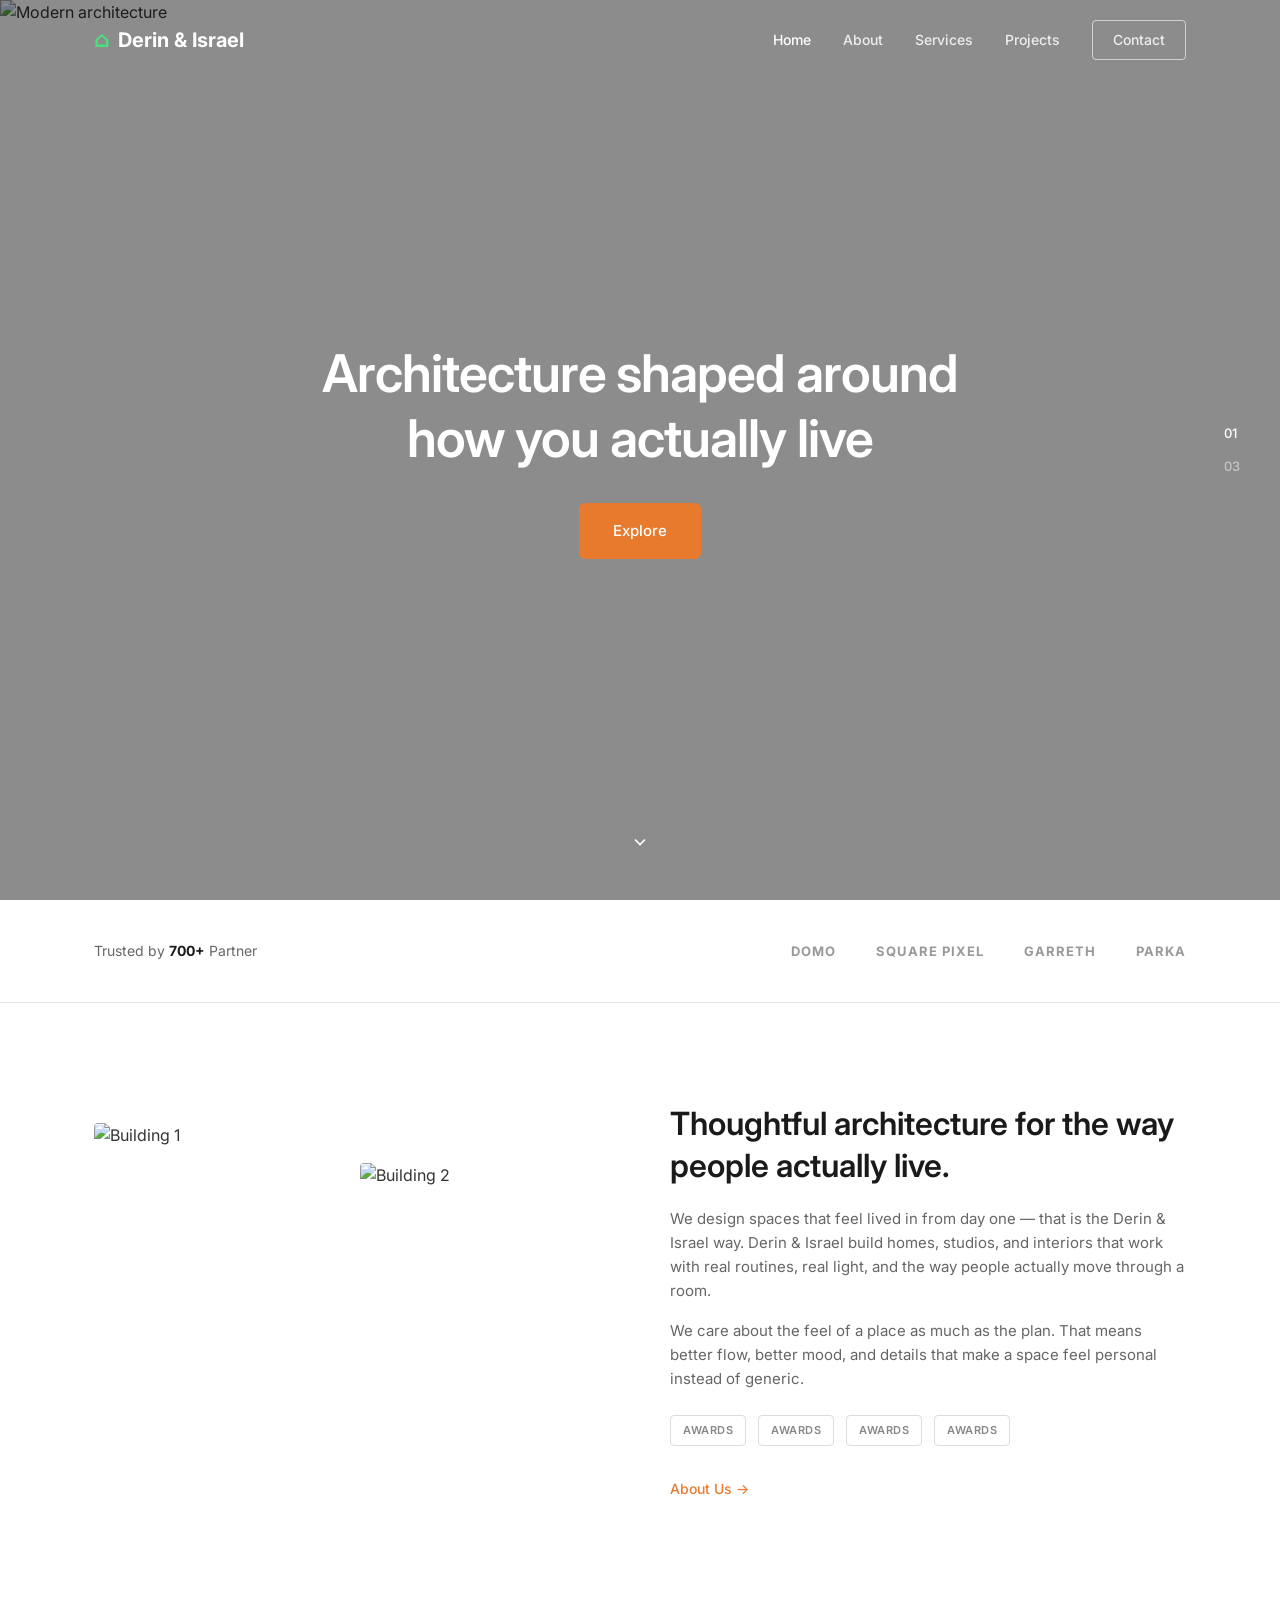
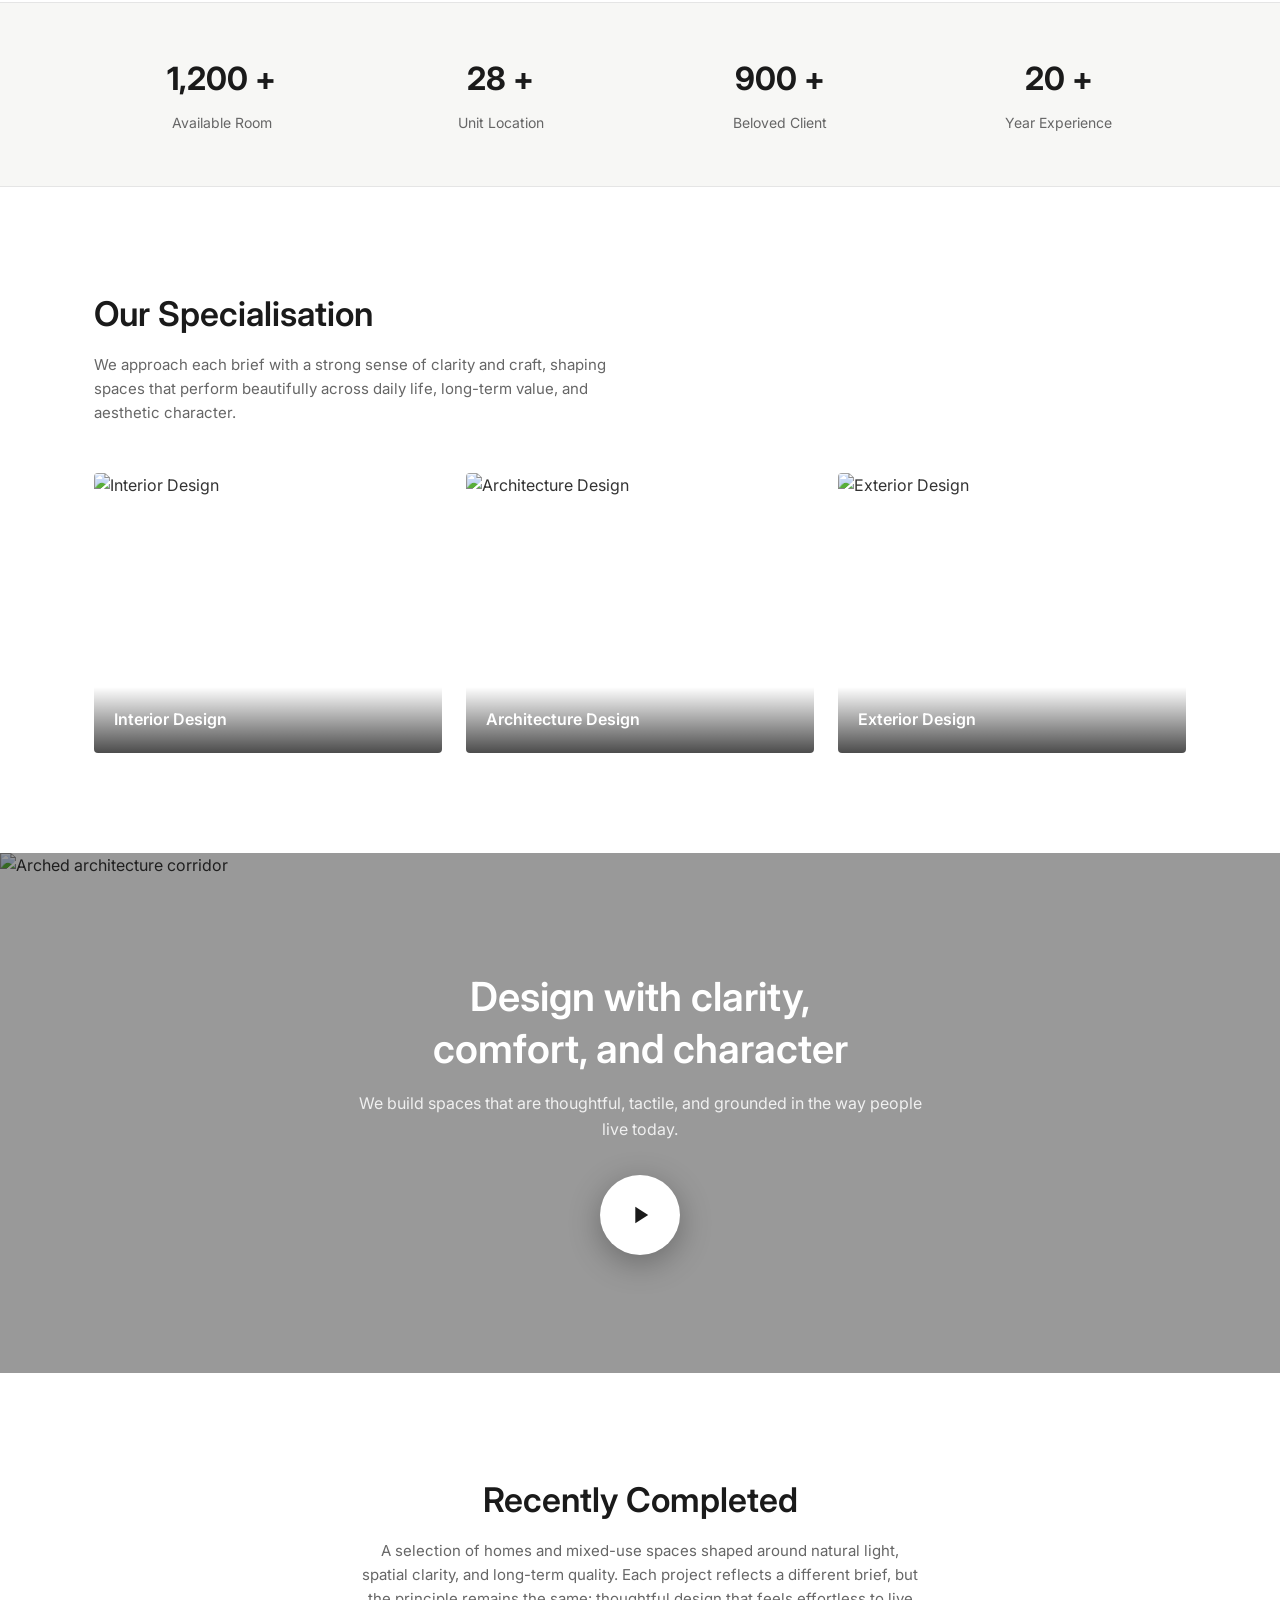
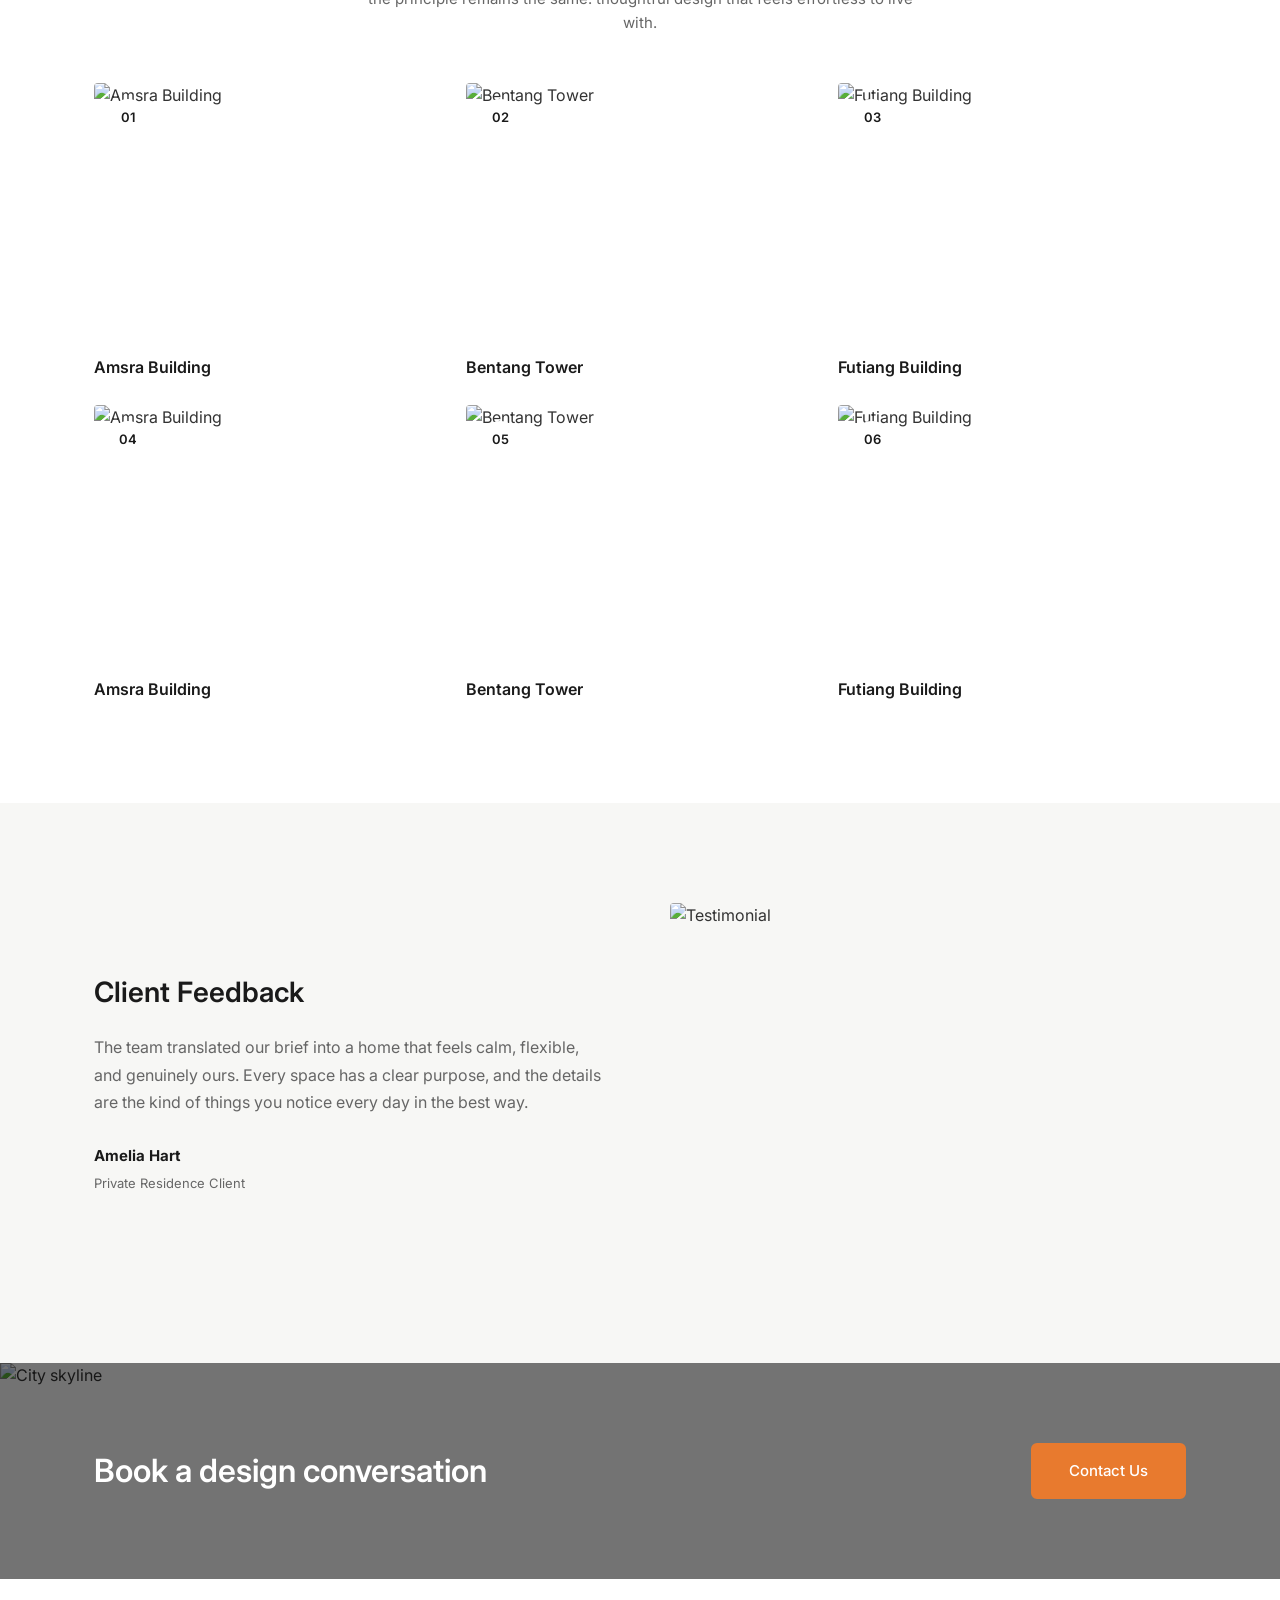
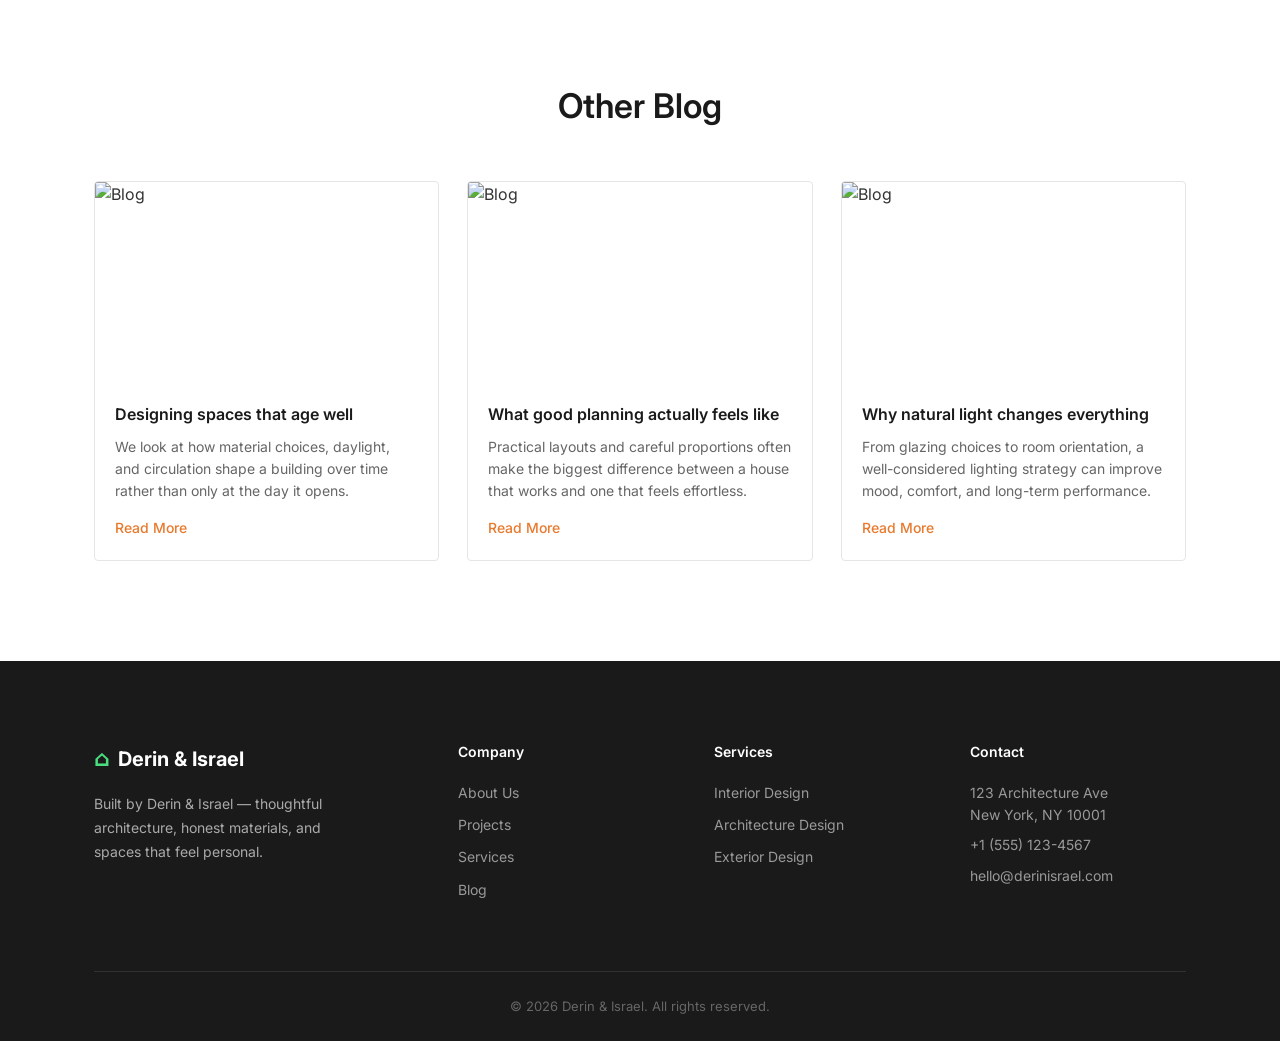
==== index.html @ 395eb99a "Add Project page + updated styles" ====
<!DOCTYPE html>
<html lang="en">
<head>
  <meta charset="UTF-8">
  <meta name="viewport" content="width=device-width, initial-scale=1.0">
  <title>Derin & Israel | Architecture Studio</title>
  <link rel="stylesheet" href="styles.css">
  <link rel="preconnect" href="https://fonts.googleapis.com">
  <link rel="preconnect" href="https://fonts.gstatic.com" crossorigin>
  <link href="https://fonts.googleapis.com/css2?family=Inter:wght@300;400;500;600;700&display=swap" rel="stylesheet">
</head>
<body>

  
  <header class="header">
    <div class="container header-inner">
      <a href="index.html" class="logo">
        <span class="logo-icon">⌂</span> Derin & Israel
      </a>
      <nav class="nav">
        <a href="index.html" class="nav-link active">Home</a>
        <a href="about.html" class="nav-link">About</a>
        <a href="services.html" class="nav-link">Services</a>
        <a href="projects.html" class="nav-link">Projects</a>
        <a href="contact.html" class="nav-link nav-contact">Contact</a>
      </nav>
      <button class="mobile-menu-btn" aria-label="Toggle menu">
        <span></span><span></span><span></span>
      </button>
    </div>
  </header>

  
  <section class="hero">
    <div class="hero-bg">
      <img src="https://images.unsplash.com/photo-1487958449943-2429e8be8625?w=1600&q=80" alt="Modern architecture">
    </div>
    <div class="hero-overlay"></div>
    <div class="hero-content">
      <h1>Architecture shaped around<br>how you actually live</h1>
      <a href="#about" class="btn btn-orange">Explore</a>
    </div>
    <div class="hero-indicators">
      <span class="active">01</span>
      <span>03</span>
    </div>
    <a href="#partners" class="scroll-down" aria-label="Scroll down">
      <svg width="20" height="20" viewBox="0 0 24 24" fill="none" stroke="currentColor" stroke-width="2">
        <path d="M6 9l6 6 6-6"/>
      </svg>
    </a>
  </section>

  
  <section class="partners" id="partners">
    <div class="container partners-inner">
      <p class="partners-label">Trusted by <strong>700+</strong> Partner</p>
      <div class="partner-logos">
        <span class="partner-logo">DOMO</span>
        <span class="partner-logo">SQUARE PIXEL</span>
        <span class="partner-logo">GARRETH</span>
        <span class="partner-logo">PARKA</span>
      </div>
    </div>
  </section>

  
  <section class="about" id="about">
    <div class="container about-inner">
      <div class="about-images">
        <div class="about-img about-img-1">
          <img src="https://images.unsplash.com/photo-1600585154340-be6161a56a0c?w=500&q=80" alt="Building 1">
        </div>
        <div class="about-img about-img-2">
          <img src="https://images.unsplash.com/photo-1600607687939-ce8a6c25118c?w=500&q=80" alt="Building 2">
        </div>
      </div>
      <div class="about-content">
        <h2>Thoughtful architecture for the way people actually live.</h2>
        <p>
          We design spaces that feel lived in from day one — that is the Derin & Israel way. Derin & Israel build homes, studios, and interiors that work with real routines, real light, and the way people actually move through a room.
        </p>
        <p>
          We care about the feel of a place as much as the plan. That means better flow, better mood, and details that make a space feel personal instead of generic.
        </p>
        <div class="awards">
          <span class="award-badge">AWARDS</span>
          <span class="award-badge">AWARDS</span>
          <span class="award-badge">AWARDS</span>
          <span class="award-badge">AWARDS</span>
        </div>
        <a href="about.html" class="about-link">About Us →</a>
      </div>
    </div>
  </section>

  
  <section class="stats">
    <div class="container stats-grid">
      <div class="stat-item">
        <span class="stat-number">1,200 +</span>
        <span class="stat-label">Available Room</span>
      </div>
      <div class="stat-item">
        <span class="stat-number">28 +</span>
        <span class="stat-label">Unit Location</span>
      </div>
      <div class="stat-item">
        <span class="stat-number">900 +</span>
        <span class="stat-label">Beloved Client</span>
      </div>
      <div class="stat-item">
        <span class="stat-number">20 +</span>
        <span class="stat-label">Year Experience</span>
      </div>
    </div>
  </section>

  
  <section class="specialization">
    <div class="container">
      <div class="section-header left">
        <h2>Our Specialisation</h2>
        <p>
          We approach each brief with a strong sense of clarity and craft, shaping spaces that perform beautifully across daily life, long-term value, and aesthetic character.
        </p>
      </div>
      <div class="spec-grid">
        <div class="spec-card">
          <div class="spec-image">
            <img src="https://images.unsplash.com/photo-1600566753190-17f0baa2a6c3?w=600&q=80" alt="Interior Design">
          </div>
          <h3>Interior Design</h3>
        </div>
        <div class="spec-card">
          <div class="spec-image">
            <img src="https://images.unsplash.com/photo-1487958449943-2429e8be8625?w=600&q=80" alt="Architecture Design">
          </div>
          <h3>Architecture Design</h3>
        </div>
        <div class="spec-card">
          <div class="spec-image">
            <img src="https://images.unsplash.com/photo-1600585154526-990dced4db0d?w=600&q=80" alt="Exterior Design">
          </div>
          <h3>Exterior Design</h3>
        </div>
      </div>
    </div>
  </section>

  
  <section class="feature">
    <div class="feature-bg">
      <img src="https://images.unsplash.com/photo-1545324418-cc1a3fa10c00?w=1600&q=80" alt="Arched architecture corridor">
    </div>
    <div class="feature-overlay"></div>
    <div class="feature-content">
      <h2>Design with clarity,<br>comfort, and character</h2>
      <p>We build spaces that are thoughtful, tactile, and grounded in the way people live today.</p>
      <button class="play-btn" aria-label="Play video">
        <svg width="28" height="28" viewBox="0 0 24 24" fill="currentColor"><path d="M8 5v14l11-7z"/></svg>
      </button>
    </div>
  </section>

  
  <section class="properties">
    <div class="container">
      <div class="section-header">
        <h2>Recently Completed</h2>
        <p>
          A selection of homes and mixed-use spaces shaped around natural light, spatial clarity, and long-term quality. Each project reflects a different brief, but the principle remains the same: thoughtful design that feels effortless to live with.
        </p>
      </div>
      <div class="properties-grid">
        <article class="property-card">
          <div class="property-image">
            <img src="https://images.unsplash.com/photo-1600585154340-be6161a56a0c?w=500&q=80" alt="Amsra Building">
            <span class="property-number">01</span>
          </div>
          <h3>Amsra Building</h3>
        </article>
        <article class="property-card">
          <div class="property-image">
            <img src="https://images.unsplash.com/photo-1600607687939-ce8a6c25118c?w=500&q=80" alt="Bentang Tower">
            <span class="property-number">02</span>
          </div>
          <h3>Bentang Tower</h3>
        </article>
        <article class="property-card">
          <div class="property-image">
            <img src="https://images.unsplash.com/photo-1600566753086-00f18fb6b3ea?w=500&q=80" alt="Futiang Building">
            <span class="property-number">03</span>
          </div>
          <h3>Futiang Building</h3>
        </article>
        <article class="property-card">
          <div class="property-image">
            <img src="https://images.unsplash.com/photo-1600210492486-724fe5c67fb0?w=500&q=80" alt="Amsra Building">
            <span class="property-number">04</span>
          </div>
          <h3>Amsra Building</h3>
        </article>
        <article class="property-card">
          <div class="property-image">
            <img src="https://images.unsplash.com/photo-1600585154526-990dced4db0d?w=500&q=80" alt="Bentang Tower">
            <span class="property-number">05</span>
          </div>
          <h3>Bentang Tower</h3>
        </article>
        <article class="property-card">
          <div class="property-image">
            <img src="https://images.unsplash.com/photo-1487958449943-2429e8be8625?w=500&q=80" alt="Futiang Building">
            <span class="property-number">06</span>
          </div>
          <h3>Futiang Building</h3>
        </article>
      </div>
    </div>
  </section>

  
  <section class="testimonial">
    <div class="container testimonial-inner">
      <div class="testimonial-content">
        <h2>Client Feedback</h2>
        <p class="testimonial-text">
          The team translated our brief into a home that feels calm, flexible, and genuinely ours. Every space has a clear purpose, and the details are the kind of things you notice every day in the best way.
        </p>
        <div class="testimonial-author">
          <strong>Amelia Hart</strong>
          <span>Private Residence Client</span>
        </div>
      </div>
      <div class="testimonial-image">
        <img src="https://images.unsplash.com/photo-1600585154340-be6161a56a0c?w=600&q=80" alt="Testimonial">
      </div>
    </div>
  </section>

  
  <section class="cta">
    <div class="cta-bg">
      <img src="https://images.unsplash.com/photo-1486325212027-8081c545aebf?w=1600&q=80" alt="City skyline">
    </div>
    <div class="cta-overlay"></div>
    <div class="container cta-inner">
      <h2>Book a design conversation</h2>
      <a href="contact.html" class="btn btn-orange">Contact Us</a>
    </div>
  </section>

  
  <section class="blog">
    <div class="container">
      <div class="section-header">
        <h2>Other Blog</h2>
      </div>
      <div class="blog-grid">
        <article class="blog-card">
          <div class="blog-image">
            <img src="https://images.unsplash.com/photo-1487958449943-2429e8be8625?w=500&q=80" alt="Blog">
          </div>
          <div class="blog-content">
            <h3>Designing spaces that age well</h3>
            <p>We look at how material choices, daylight, and circulation shape a building over time rather than only at the day it opens.</p>
            <a href="blog.html" class="blog-link">Read More</a>
          </div>
        </article>
        <article class="blog-card">
          <div class="blog-image">
            <img src="https://images.unsplash.com/photo-1600607687939-ce8a6c25118c?w=500&q=80" alt="Blog">
          </div>
          <div class="blog-content">
            <h3>What good planning actually feels like</h3>
            <p>Practical layouts and careful proportions often make the biggest difference between a house that works and one that feels effortless.</p>
            <a href="blog.html" class="blog-link">Read More</a>
          </div>
        </article>
        <article class="blog-card">
          <div class="blog-image">
            <img src="https://images.unsplash.com/photo-1497366216548-37526070297c?w=500&q=80" alt="Blog">
          </div>
          <div class="blog-content">
            <h3>Why natural light changes everything</h3>
            <p>From glazing choices to room orientation, a well-considered lighting strategy can improve mood, comfort, and long-term performance.</p>
            <a href="blog.html" class="blog-link">Read More</a>
          </div>
        </article>
      </div>
    </div>
  </section>

  
  <footer class="footer">
    <div class="container">
      <div class="footer-grid">
        <div class="footer-brand">
          <a href="index.html" class="logo">
            <span class="logo-icon">⌂</span> Derin & Israel
          </a>
          <p>Built by Derin & Israel — thoughtful architecture, honest materials, and spaces that feel personal.</p>
        </div>
        <div class="footer-links">
          <h4>Company</h4>
          <a href="about.html">About Us</a>
          <a href="projects.html">Projects</a>
          <a href="services.html">Services</a>
          <a href="blog.html">Blog</a>
        </div>
        <div class="footer-links">
          <h4>Services</h4>
          <a href="services.html">Interior Design</a>
          <a href="services.html">Architecture Design</a>
          <a href="services.html">Exterior Design</a>
        </div>
        <div class="footer-links">
          <h4>Contact</h4>
          <p>123 Architecture Ave<br>New York, NY 10001</p>
          <p>+1 (555) 123-4567</p>
          <p>hello@derinisrael.com</p>
        </div>
      </div>
      <div class="footer-bottom">
        <p>&copy; 2026 Derin & Israel. All rights reserved.</p>
      </div>
    </div>
  </footer>

  <script src="script.js"></script>
</body>
</html>
---- styles.css ----
*, *::before, *::after {
  margin: 0;
  padding: 0;
  box-sizing: border-box;
}

:root {
  --orange: #e87a2e;
  --orange-dark: #d46a20;
  --green: #2d6a4f;
  --dark: #1a1a1a;
  --text: #333;
  --text-light: #666;
  --bg: #fff;
  --bg-alt: #f7f7f5;
  --border: #e5e5e5;
  --font: 'Inter', system-ui, -apple-system, sans-serif;
  --container: 1140px;
  --radius: 6px;
  --transition: 0.25s ease;
}

html { scroll-behavior: smooth; }

body {
  font-family: var(--font);
  color: var(--text);
  background: var(--bg);
  line-height: 1.6;
  -webkit-font-smoothing: antialiased;
}

img { max-width: 100%; height: auto; display: block; }
a { text-decoration: none; color: inherit; }

.container {
  max-width: var(--container);
  margin: 0 auto;
  padding: 0 24px;
}


.btn {
  display: inline-flex;
  align-items: center;
  justify-content: center;
  padding: 14px 32px;
  font-size: 15px;
  font-weight: 500;
  border-radius: var(--radius);
  border: 2px solid transparent;
  cursor: pointer;
  transition: all var(--transition);
}

.btn-orange {
  background: var(--orange);
  color: #fff;
  border-color: var(--orange);
}

.btn-orange:hover {
  background: var(--orange-dark);
  border-color: var(--orange-dark);
}


.header {
  position: absolute;
  top: 0; left: 0; right: 0;
  z-index: 100;
  background: transparent;
}

.header-inner {
  display: flex;
  align-items: center;
  justify-content: space-between;
  height: 80px;
}

.logo {
  display: flex;
  align-items: center;
  gap: 8px;
  font-weight: 700;
  font-size: 20px;
  color: #fff;
}

.logo-icon { color: #4ade80; font-size: 22px; }

.nav {
  display: flex;
  align-items: center;
  gap: 32px;
}

.nav-link {
  font-size: 14px;
  font-weight: 500;
  color: rgba(255, 255, 255, 0.85);
  transition: color var(--transition);
}

.nav-link:hover,
.nav-link.active { color: #fff; }

.nav-contact {
  border: 1.5px solid rgba(255, 255, 255, 0.6);
  padding: 8px 20px;
  border-radius: 4px;
}

.nav-contact:hover {
  border-color: #fff;
  background: rgba(255, 255, 255, 0.1);
}

.mobile-menu-btn {
  display: none;
  flex-direction: column;
  gap: 5px;
  background: none;
  border: none;
  cursor: pointer;
  padding: 4px;
}

.mobile-menu-btn span {
  display: block;
  width: 24px;
  height: 2px;
  background: #fff;
  transition: var(--transition);
}


.hero {
  position: relative;
  height: 100vh;
  min-height: 600px;
  display: flex;
  align-items: center;
  justify-content: center;
  overflow: hidden;
}

.hero-bg { position: absolute; inset: 0; }
.hero-bg img { width: 100%; height: 100%; object-fit: cover; }

.hero-overlay {
  position: absolute;
  inset: 0;
  background: rgba(0, 0, 0, 0.45);
}

.hero-content {
  position: relative;
  z-index: 2;
  text-align: center;
  color: #fff;
  padding: 0 24px;
}

.hero-content h1 {
  font-size: clamp(32px, 5vw, 52px);
  font-weight: 600;
  line-height: 1.25;
  margin-bottom: 32px;
  letter-spacing: -0.02em;
}

.hero-indicators {
  position: absolute;
  right: 40px;
  top: 50%;
  transform: translateY(-50%);
  display: flex;
  flex-direction: column;
  gap: 12px;
  z-index: 2;
  color: rgba(255, 255, 255, 0.5);
  font-size: 13px;
  font-weight: 500;
}

.hero-indicators .active { color: #fff; }

.scroll-down {
  position: absolute;
  bottom: 40px;
  left: 50%;
  transform: translateX(-50%);
  z-index: 2;
  color: #fff;
  animation: bounce 2s infinite;
}

@keyframes bounce {
  0%, 100% { transform: translateX(-50%) translateY(0); }
  50% { transform: translateX(-50%) translateY(8px); }
}


.partners {
  padding: 40px 0;
  border-bottom: 1px solid var(--border);
}

.partners-inner {
  display: flex;
  align-items: center;
  justify-content: space-between;
  gap: 40px;
  flex-wrap: wrap;
}

.partners-label { font-size: 14px; color: var(--text-light); }
.partners-label strong { color: var(--dark); }

.partner-logos {
  display: flex;
  align-items: center;
  gap: 40px;
  flex-wrap: wrap;
}

.partner-logo {
  font-size: 13px;
  font-weight: 700;
  letter-spacing: 1px;
  color: #999;
  text-transform: uppercase;
}


.about { padding: 100px 0; }

.about-inner {
  display: grid;
  grid-template-columns: 1fr 1fr;
  gap: 60px;
  align-items: center;
}

.about-images {
  display: grid;
  grid-template-columns: 1fr 1fr;
  gap: 16px;
}

.about-img img {
  width: 100%;
  height: 320px;
  object-fit: cover;
  border-radius: 4px;
}

.about-img-2 { margin-top: 40px; }

.about-content h2 {
  font-size: clamp(24px, 3vw, 32px);
  font-weight: 600;
  color: var(--dark);
  line-height: 1.3;
  margin-bottom: 20px;
}

.about-content p {
  font-size: 15px;
  color: var(--text-light);
  margin-bottom: 16px;
}

.awards {
  display: flex;
  gap: 12px;
  margin: 24px 0;
  flex-wrap: wrap;
}

.award-badge {
  font-size: 11px;
  font-weight: 600;
  letter-spacing: 0.5px;
  color: #888;
  border: 1px solid #ddd;
  padding: 6px 12px;
  border-radius: 4px;
}

.about-link {
  display: inline-block;
  font-size: 14px;
  font-weight: 500;
  color: var(--orange);
  margin-top: 8px;
}

.about-link:hover { text-decoration: underline; }


.stats {
  padding: 50px 0;
  background: var(--bg-alt);
  border-top: 1px solid var(--border);
  border-bottom: 1px solid var(--border);
}

.stats-grid {
  display: grid;
  grid-template-columns: repeat(4, 1fr);
  gap: 24px;
  text-align: center;
}

.stat-number {
  display: block;
  font-size: 32px;
  font-weight: 700;
  color: var(--dark);
  margin-bottom: 6px;
}

.stat-label { font-size: 14px; color: var(--text-light); }


.section-header {
  text-align: center;
  margin-bottom: 48px;
  max-width: 560px;
  margin-left: auto;
  margin-right: auto;
}

.section-header.left { text-align: left; margin-left: 0; }

.section-header h2 {
  font-size: clamp(26px, 3vw, 34px);
  font-weight: 600;
  color: var(--dark);
  margin-bottom: 12px;
}

.section-header p { font-size: 15px; color: var(--text-light); }


.specialization { padding: 100px 0; }

.spec-grid {
  display: grid;
  grid-template-columns: repeat(3, 1fr);
  gap: 24px;
}

.spec-card {
  position: relative;
  overflow: hidden;
  border-radius: 4px;
}

.spec-image { height: 280px; overflow: hidden; }

.spec-image img {
  width: 100%;
  height: 100%;
  object-fit: cover;
  transition: transform 0.4s ease;
}

.spec-card:hover .spec-image img { transform: scale(1.05); }

.spec-card h3 {
  position: absolute;
  bottom: 0; left: 0; right: 0;
  padding: 20px;
  background: linear-gradient(transparent, rgba(0,0,0,0.7));
  color: #fff;
  font-size: 16px;
  font-weight: 600;
}


.feature {
  position: relative;
  height: 520px;
  display: flex;
  align-items: center;
  justify-content: center;
  overflow: hidden;
}

.feature-bg { position: absolute; inset: 0; }
.feature-bg img { width: 100%; height: 100%; object-fit: cover; }

.feature-overlay {
  position: absolute;
  inset: 0;
  background: rgba(0, 0, 0, 0.4);
}

.feature-content {
  position: relative;
  z-index: 2;
  text-align: center;
  color: #fff;
  padding: 0 24px;
  max-width: 640px;
}

.feature-content h2 {
  font-size: clamp(28px, 4vw, 40px);
  font-weight: 600;
  line-height: 1.3;
  margin-bottom: 16px;
}

.feature-content p {
  font-size: 16px;
  color: rgba(255, 255, 255, 0.85);
  margin-bottom: 32px;
}

.play-btn {
  width: 80px;
  height: 80px;
  border-radius: 50%;
  background: #fff;
  color: #1a1a1a;
  border: none;
  cursor: pointer;
  display: inline-flex;
  align-items: center;
  justify-content: center;
  transition: transform var(--transition), box-shadow var(--transition);
  box-shadow: 0 8px 32px rgba(0, 0, 0, 0.3);
}

.play-btn:hover {
  transform: scale(1.08);
  box-shadow: 0 12px 40px rgba(0, 0, 0, 0.4);
}


.properties { padding: 100px 0; }

.properties-grid {
  display: grid;
  grid-template-columns: repeat(3, 1fr);
  gap: 24px;
}

.property-card { overflow: hidden; }

.property-image {
  position: relative;
  height: 260px;
  overflow: hidden;
  border-radius: 4px;
  margin-bottom: 12px;
}

.property-image img {
  width: 100%;
  height: 100%;
  object-fit: cover;
  transition: transform 0.4s ease;
}

.property-card:hover .property-image img { transform: scale(1.05); }

.property-number {
  position: absolute;
  top: 16px; left: 16px;
  background: #fff;
  color: var(--dark);
  font-size: 13px;
  font-weight: 600;
  width: 36px; height: 36px;
  border-radius: 50%;
  display: flex;
  align-items: center;
  justify-content: center;
}

.property-card h3 {
  font-size: 16px;
  font-weight: 600;
  color: var(--dark);
}


.testimonial {
  padding: 100px 0;
  background: var(--bg-alt);
}

.testimonial-inner {
  display: grid;
  grid-template-columns: 1fr 1fr;
  gap: 60px;
  align-items: center;
}

.testimonial-content h2 {
  font-size: 28px;
  font-weight: 600;
  color: var(--dark);
  margin-bottom: 20px;
}

.testimonial-text {
  font-size: 16px;
  color: var(--text-light);
  line-height: 1.7;
  margin-bottom: 28px;
}

.testimonial-author strong {
  display: block;
  font-size: 15px;
  color: var(--dark);
  margin-bottom: 2px;
}

.testimonial-author span {
  font-size: 13px;
  color: var(--text-light);
}

.testimonial-image img {
  width: 100%;
  height: 360px;
  object-fit: cover;
  border-radius: 4px;
}


.cta {
  position: relative;
  padding: 80px 0;
  overflow: hidden;
}

.cta-bg { position: absolute; inset: 0; }
.cta-bg img { width: 100%; height: 100%; object-fit: cover; }

.cta-overlay {
  position: absolute;
  inset: 0;
  background: rgba(0, 0, 0, 0.55);
}

.cta-inner {
  position: relative;
  z-index: 2;
  display: flex;
  align-items: center;
  justify-content: space-between;
  gap: 40px;
}

.cta-inner h2 {
  font-size: clamp(22px, 3vw, 32px);
  font-weight: 600;
  color: #fff;
  margin: 0;
  max-width: 560px;
  line-height: 1.3;
}

.cta .btn-orange {
  background: var(--orange);
  color: #fff;
  border-color: var(--orange);
  flex-shrink: 0;
  padding: 14px 36px;
}

.cta .btn-orange:hover {
  background: var(--orange-dark);
  border-color: var(--orange-dark);
}


.blog { padding: 100px 0; }

.blog-grid {
  display: grid;
  grid-template-columns: repeat(3, 1fr);
  gap: 28px;
}

.blog-card {
  border: 1px solid var(--border);
  border-radius: 4px;
  overflow: hidden;
  transition: box-shadow var(--transition);
}

.blog-card:hover { box-shadow: 0 8px 24px rgba(0,0,0,0.08); }

.blog-image { height: 200px; overflow: hidden; }

.blog-image img {
  width: 100%;
  height: 100%;
  object-fit: cover;
  transition: transform 0.4s ease;
}

.blog-card:hover .blog-image img { transform: scale(1.05); }

.blog-content { padding: 20px; }

.blog-content h3 {
  font-size: 16px;
  font-weight: 600;
  color: var(--dark);
  margin-bottom: 8px;
}

.blog-content p {
  font-size: 14px;
  color: var(--text-light);
  margin-bottom: 12px;
}

.blog-link {
  font-size: 14px;
  font-weight: 500;
  color: var(--orange);
}

.blog-link:hover { text-decoration: underline; }


.footer {
  background: var(--dark);
  color: #aaa;
  padding: 80px 0 0;
}

.footer-grid {
  display: grid;
  grid-template-columns: 1.5fr 1fr 1fr 1fr;
  gap: 40px;
  padding-bottom: 60px;
  border-bottom: 1px solid rgba(255,255,255,0.1);
}

.footer-brand .logo { color: #fff; margin-bottom: 16px; }

.footer-brand p {
  font-size: 14px;
  line-height: 1.7;
  max-width: 260px;
}

.footer-links h4 {
  font-size: 14px;
  font-weight: 600;
  color: #fff;
  margin-bottom: 18px;
}

.footer-links a {
  display: block;
  font-size: 14px;
  color: #999;
  margin-bottom: 10px;
  transition: color var(--transition);
}

.footer-links a:hover { color: var(--orange); }

.footer-links p {
  font-size: 14px;
  color: #999;
  margin-bottom: 8px;
  line-height: 1.6;
}

.footer-bottom {
  padding: 24px 0;
  text-align: center;
}

.footer-bottom p { font-size: 13px; color: #666; }


.header-solid {
  position: relative;
  background: #fff;
  border-bottom: 1px solid var(--border);
}

.logo-dark { color: var(--dark); }

.nav-dark { color: var(--text-light); }

.nav-dark:hover,
.nav-dark.active { color: var(--dark); }

.nav-contact-dark {
  border: 1.5px solid var(--dark);
  padding: 8px 20px;
  border-radius: 4px;
  color: var(--dark);
}

.nav-contact-dark:hover {
  background: var(--dark);
  color: #fff;
}

.mobile-menu-dark span { background: var(--dark); }


.page-hero {
  position: relative;
  height: 320px;
  display: flex;
  align-items: center;
  justify-content: center;
  overflow: hidden;
}

.page-hero-bg { position: absolute; inset: 0; }
.page-hero-bg img { width: 100%; height: 100%; object-fit: cover; }

.page-hero-overlay {
  position: absolute;
  inset: 0;
  background: rgba(0, 0, 0, 0.5);
}

.page-hero-content {
  position: relative;
  z-index: 2;
  text-align: center;
  color: #fff;
}

.page-hero-content h1 {
  font-size: clamp(36px, 5vw, 52px);
  font-weight: 600;
}


.properties-dark {
  background: #0d0d0d;
  color: #fff;
}

.properties-dark .section-header-row {
  display: flex;
  align-items: flex-start;
  justify-content: space-between;
  gap: 40px;
  margin-bottom: 48px;
}

.properties-dark .section-header-row h2 {
  font-size: clamp(26px, 3vw, 34px);
  font-weight: 600;
  color: #fff;
  position: relative;
  padding-bottom: 12px;
  flex-shrink: 0;
}

.properties-dark .section-header-row h2::after {
  content: '';
  position: absolute;
  bottom: 0;
  left: 0;
  width: 60px;
  height: 3px;
  background: var(--orange);
}

.properties-dark .section-header-row p {
  font-size: 14px;
  color: #999;
  max-width: 420px;
  text-align: right;
}

.property-card-overlay .property-image {
  height: 280px;
  margin-bottom: 0;
}

.property-card-overlay .property-image::after {
  content: '';
  position: absolute;
  inset: 0;
  background: linear-gradient(transparent 50%, rgba(0,0,0,0.7));
}

.property-card-overlay h3 {
  position: absolute;
  bottom: 20px;
  left: 20px;
  right: 20px;
  z-index: 2;
  color: #fff;
  font-size: 16px;
  font-weight: 600;
  margin: 0;
}

.property-card-overlay h3::after {
  content: '';
  display: block;
  width: 30px;
  height: 2px;
  background: var(--orange);
  margin-top: 8px;
}

.property-card-overlay .property-number {
  z-index: 2;
  background: transparent;
  color: #fff;
  font-size: 18px;
  font-weight: 600;
  width: auto;
  height: auto;
  border-radius: 0;
}


.team {
  padding: 100px 0;
  background: var(--bg-alt);
}

.team-grid {
  display: grid;
  grid-template-columns: repeat(4, 1fr);
  gap: 28px;
}

.team-card { text-align: center; }

.team-image {
  width: 100%;
  aspect-ratio: 1;
  border-radius: 4px;
  overflow: hidden;
  margin-bottom: 16px;
}

.team-image img {
  width: 100%;
  height: 100%;
  object-fit: cover;
  transition: transform 0.4s ease;
}

.team-card:hover .team-image img { transform: scale(1.05); }

.team-card h3 {
  font-size: 16px;
  font-weight: 600;
  color: var(--dark);
  margin-bottom: 4px;
}

.team-role {
  font-size: 13px;
  color: var(--text-light);
}


@media (max-width: 1024px) {
  .about-inner,
  .testimonial-inner { gap: 40px; }

  .properties-grid { grid-template-columns: repeat(2, 1fr); }
  .footer-grid { grid-template-columns: 1fr 1fr; }
  .team-grid { grid-template-columns: repeat(3, 1fr); }
}

@media (max-width: 768px) {
  .nav { display: none; }

  .nav.open {
    display: flex;
    flex-direction: column;
    position: absolute;
    top: 80px; left: 0; right: 0;
    background: var(--dark);
    padding: 24px;
    gap: 16px;
    z-index: 99;
  }

  .header-solid .nav.open {
    background: #fff;
    border-bottom: 1px solid var(--border);
    box-shadow: 0 8px 24px rgba(0,0,0,0.08);
  }

  .mobile-menu-btn { display: flex; }
  .hero-indicators { display: none; }

  .partners-inner {
    flex-direction: column;
    text-align: center;
  }

  .about-inner { grid-template-columns: 1fr; }
  .about-img-2 { margin-top: 0; }

  .stats-grid {
    grid-template-columns: repeat(2, 1fr);
    gap: 32px;
  }

  .spec-grid { grid-template-columns: 1fr; }
  .feature { height: 420px; }

  .cta-inner {
    flex-direction: column;
    text-align: center;
  }

  .properties-grid { grid-template-columns: 1fr; }
  .testimonial-inner { grid-template-columns: 1fr; }
  .testimonial-image img { height: 260px; }
  .blog-grid { grid-template-columns: 1fr; }
  .footer-grid { grid-template-columns: 1fr; gap: 32px; }

  .properties-dark .section-header-row {
    flex-direction: column;
    gap: 16px;
  }

  .properties-dark .section-header-row p { text-align: left; }

  .team-grid { grid-template-columns: repeat(2, 1fr); }
  .page-hero { height: 240px; }
}

@media (max-width: 480px) {
  .stats-grid { grid-template-columns: 1fr; }
  .hero-content h1 { font-size: 28px; }
  .team-grid { grid-template-columns: 1fr; }
}


.blog-page {
  padding: 80px 0;
}

.pagination {
  display: flex;
  align-items: center;
  justify-content: center;
  gap: 8px;
  margin-top: 48px;
}

.page-btn,
.page-num {
  display: inline-flex;
  align-items: center;
  justify-content: center;
  min-width: 40px;
  height: 40px;
  padding: 0 12px;
  font-size: 14px;
  font-weight: 500;
  color: var(--text-light);
  border: 1px solid var(--border);
  border-radius: 4px;
  transition: all var(--transition);
}

.page-num.active,
.page-num:hover,
.page-btn:hover {
  background: var(--orange);
  border-color: var(--orange);
  color: #fff;
}


.mission {
  padding: 100px 0;
  background: var(--bg-alt);
}

.mission-grid {
  display: grid;
  grid-template-columns: repeat(3, 1fr);
  gap: 28px;
}

.mission-card {
  background: #fff;
  padding: 36px 28px;
  border-radius: 4px;
  border: 1px solid var(--border);
  transition: box-shadow var(--transition);
}

.mission-card:hover {
  box-shadow: 0 8px 24px rgba(0,0,0,0.08);
}

.mission-icon {
  font-size: 28px;
  font-weight: 700;
  color: var(--orange);
  margin-bottom: 16px;
}

.mission-card h3 {
  font-size: 18px;
  font-weight: 600;
  color: var(--dark);
  margin-bottom: 10px;
}

.mission-card p {
  font-size: 14px;
  color: var(--text-light);
  line-height: 1.6;
}

@media (max-width: 768px) {
  .mission-grid {
    grid-template-columns: 1fr;
  }
}


.service-blocks {
  padding: 0 0 80px;
}

.service-block {
  display: grid;
  grid-template-columns: 1fr 1fr;
  gap: 60px;
  align-items: center;
  margin-bottom: 80px;
}

.service-block:last-child {
  margin-bottom: 0;
}

.service-block-reverse {
  direction: rtl;
}

.service-block-reverse > * {
  direction: ltr;
}

.service-block-image {
  border-radius: 4px;
  overflow: hidden;
}

.service-block-image img {
  width: 100%;
  height: 380px;
  object-fit: cover;
  transition: transform 0.4s ease;
}

.service-block:hover .service-block-image img {
  transform: scale(1.03);
}

.service-block-content h2 {
  font-size: clamp(24px, 3vw, 32px);
  font-weight: 600;
  color: var(--dark);
  margin-bottom: 16px;
}

.service-block-content p {
  font-size: 15px;
  color: var(--text-light);
  margin-bottom: 14px;
  line-height: 1.7;
}

.service-block-content .btn {
  margin-top: 12px;
}

@media (max-width: 768px) {
  .service-block,
  .service-block-reverse {
    grid-template-columns: 1fr;
    direction: ltr;
    gap: 28px;
    margin-bottom: 60px;
  }

  .service-block-image img {
    height: 260px;
  }
}


.contact-section {
  padding: 100px 0;
}

.contact-inner {
  display: grid;
  grid-template-columns: 1fr 1.2fr;
  gap: 60px;
  align-items: start;
}

.contact-info h2 {
  font-size: clamp(26px, 3vw, 34px);
  font-weight: 600;
  color: var(--dark);
  margin-bottom: 16px;
}

.contact-info > p {
  font-size: 15px;
  color: var(--text-light);
  margin-bottom: 36px;
  line-height: 1.7;
}

.contact-details {
  display: grid;
  gap: 24px;
}

.contact-label {
  display: block;
  font-size: 12px;
  font-weight: 600;
  text-transform: uppercase;
  letter-spacing: 0.5px;
  color: var(--orange);
  margin-bottom: 6px;
}

.contact-item p {
  font-size: 15px;
  color: var(--text);
  line-height: 1.6;
}

.contact-form-wrap {
  background: var(--bg-alt);
  padding: 40px;
  border-radius: 4px;
}

.form-row {
  display: grid;
  grid-template-columns: 1fr 1fr;
  gap: 20px;
}

.form-group {
  margin-bottom: 20px;
}

.form-group label {
  display: block;
  font-size: 13px;
  font-weight: 500;
  color: var(--dark);
  margin-bottom: 8px;
}

.form-group input,
.form-group textarea {
  width: 100%;
  padding: 12px 16px;
  font-family: var(--font);
  font-size: 14px;
  color: var(--text);
  background: #fff;
  border: 1px solid var(--border);
  border-radius: 4px;
  outline: none;
  transition: border-color var(--transition);
}

.form-group input:focus,
.form-group textarea:focus {
  border-color: var(--orange);
}

.form-group textarea {
  resize: vertical;
  min-height: 140px;
}

.form-success {
  margin-top: 16px;
  font-size: 14px;
  color: #2d6a4f;
  font-weight: 500;
}

.map-section { width: 100%; }

.map-placeholder {
  position: relative;
  height: 360px;
  overflow: hidden;
}

.map-placeholder img {
  width: 100%;
  height: 100%;
  object-fit: cover;
}

.map-overlay {
  position: absolute;
  bottom: 24px;
  left: 50%;
  transform: translateX(-50%);
  background: #fff;
  padding: 12px 28px;
  border-radius: 4px;
  box-shadow: 0 4px 16px rgba(0,0,0,0.15);
  font-size: 14px;
  font-weight: 500;
  color: var(--dark);
  white-space: nowrap;
}

@media (max-width: 768px) {
  .contact-inner {
    grid-template-columns: 1fr;
    gap: 40px;
  }

  .form-row {
    grid-template-columns: 1fr;
  }

  .contact-form-wrap {
    padding: 28px;
  }

  .map-placeholder {
    height: 240px;
  }

  .map-overlay {
    font-size: 12px;
    padding: 10px 16px;
  }
}


.error-page {
  min-height: 60vh;
  display: flex;
  align-items: center;
  justify-content: center;
  padding: 100px 24px;
  text-align: center;
}

.error-inner {
  max-width: 520px;
}

.error-code {
  display: block;
  font-size: clamp(80px, 15vw, 140px);
  font-weight: 700;
  color: var(--orange);
  line-height: 1;
  margin-bottom: 16px;
}

.error-page h1 {
  font-size: clamp(24px, 4vw, 36px);
  font-weight: 600;
  color: var(--dark);
  margin-bottom: 16px;
}

.error-page p {
  font-size: 16px;
  color: var(--text-light);
  margin-bottom: 32px;
  line-height: 1.6;
}

.error-actions {
  display: flex;
  gap: 16px;
  justify-content: center;
  flex-wrap: wrap;
}

.btn-outline {
  background: transparent;
  color: var(--dark);
  border: 2px solid var(--dark);
}

.btn-outline:hover {
  background: var(--dark);
  color: #fff;
}
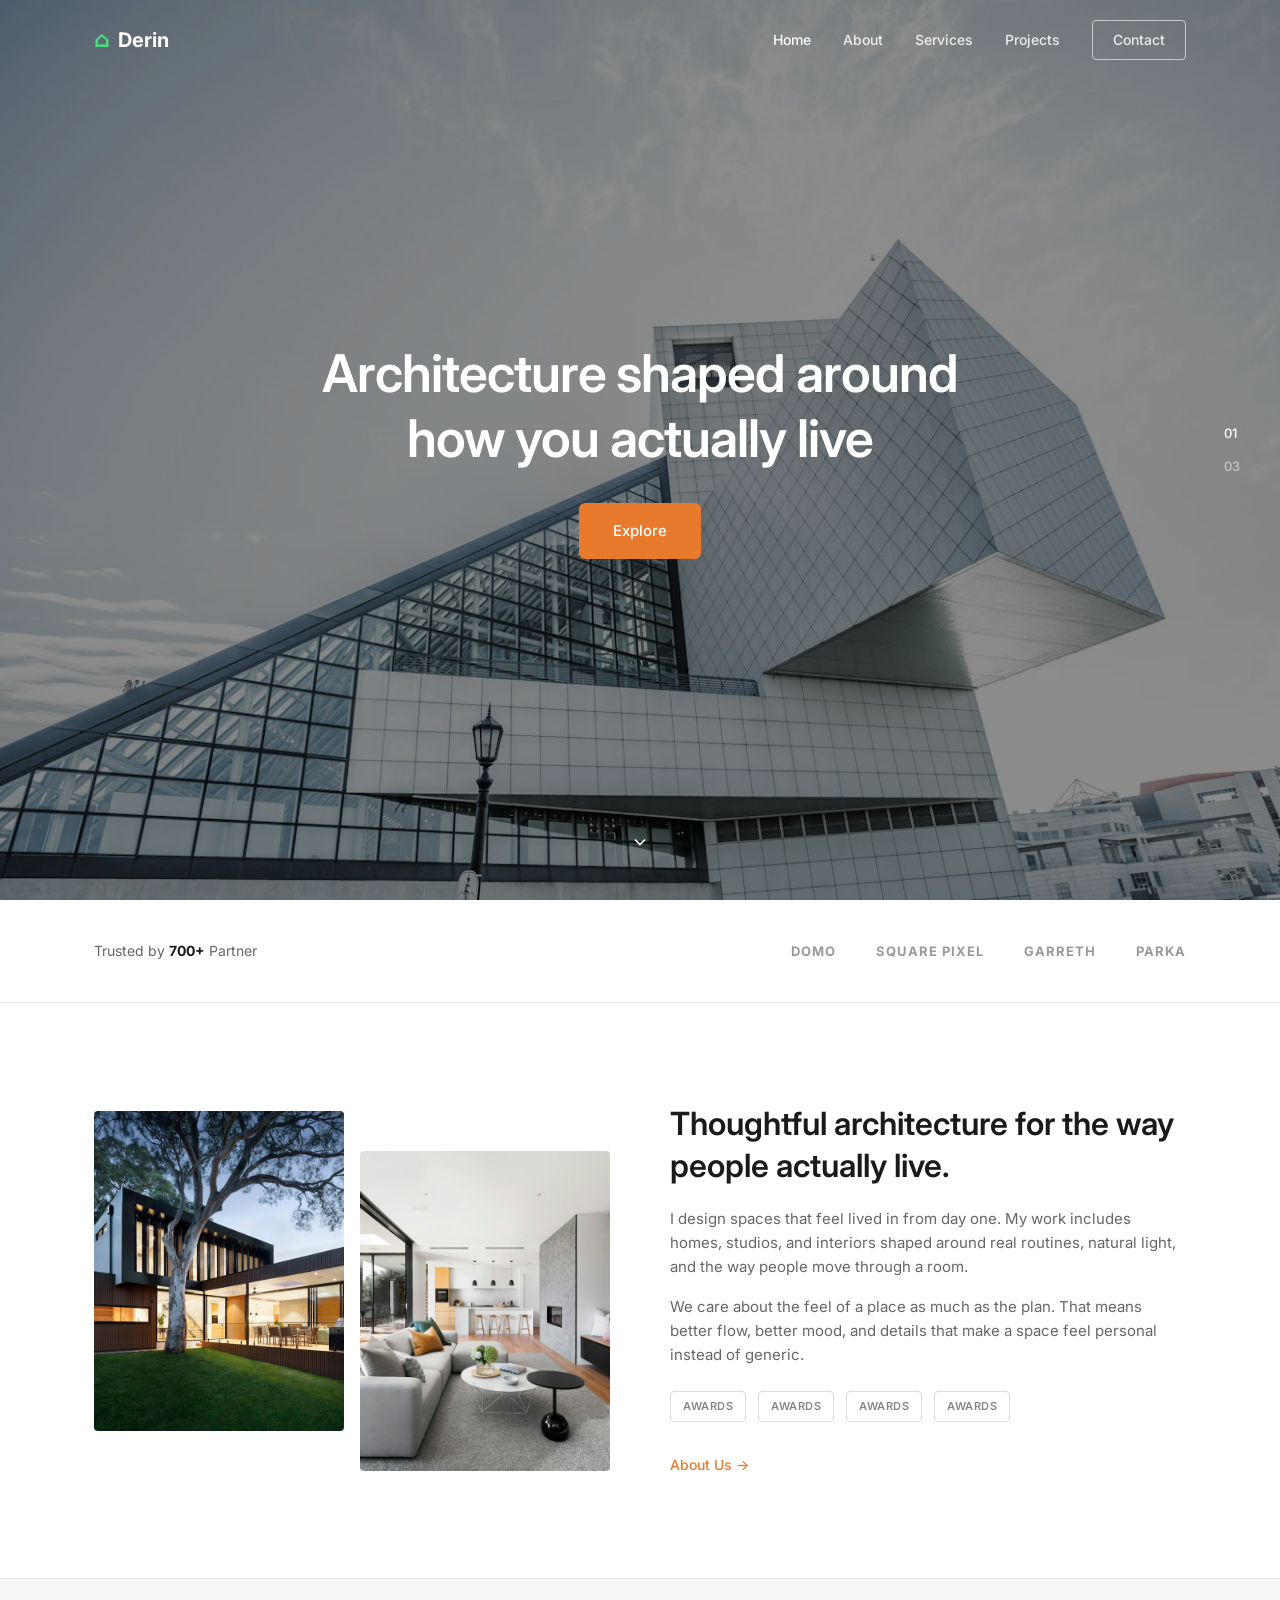
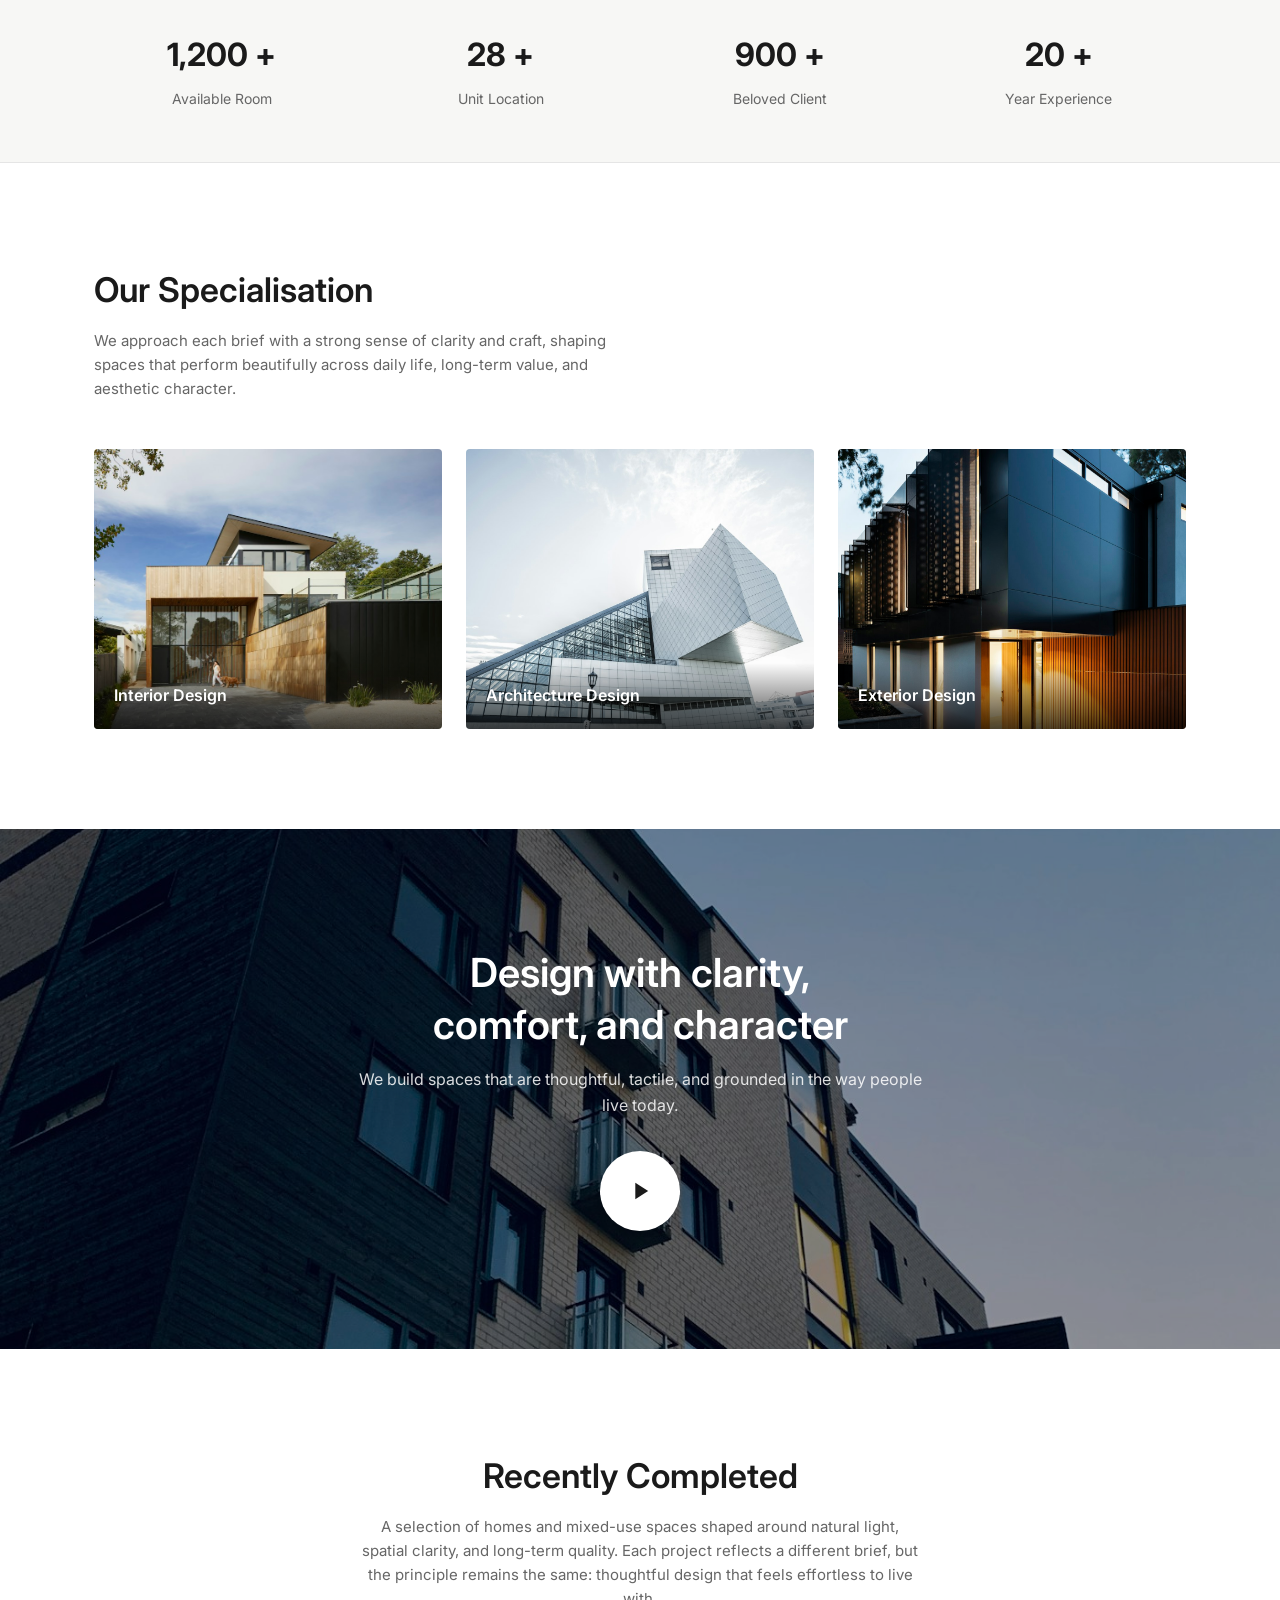
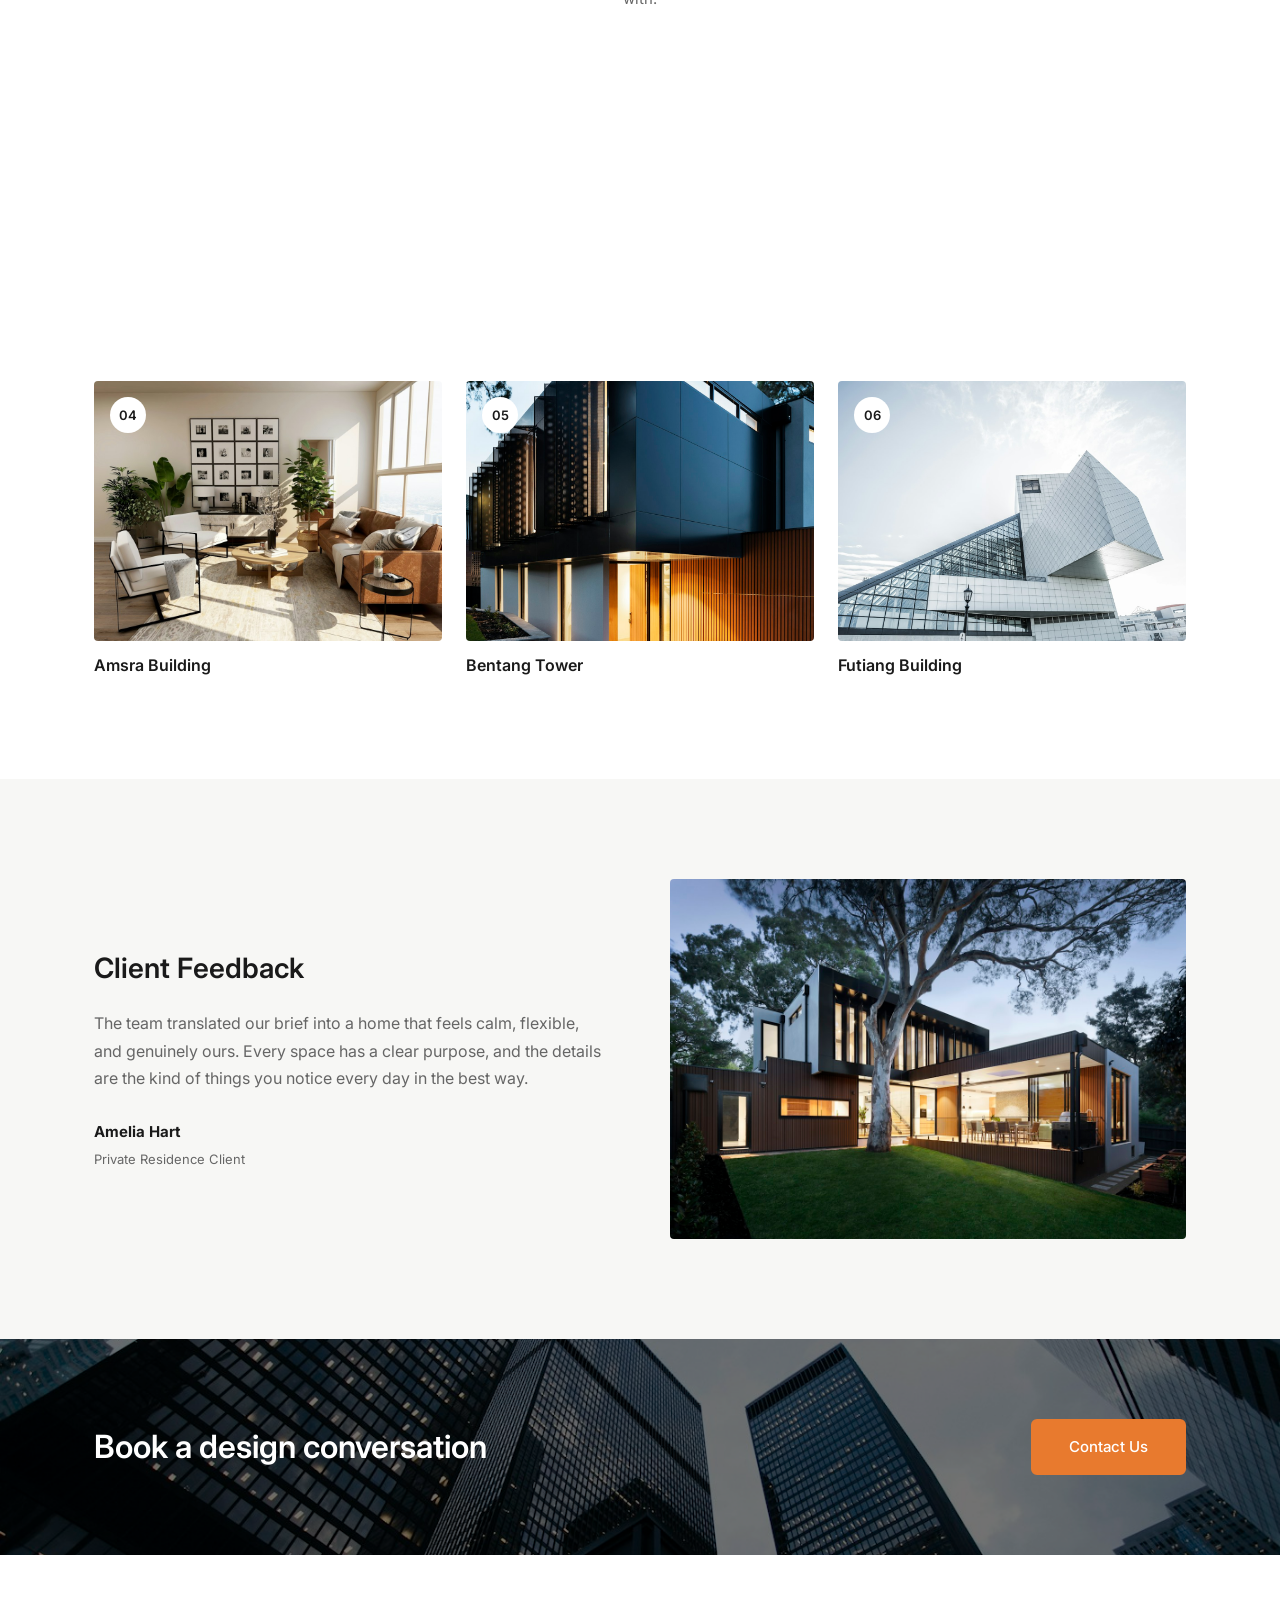
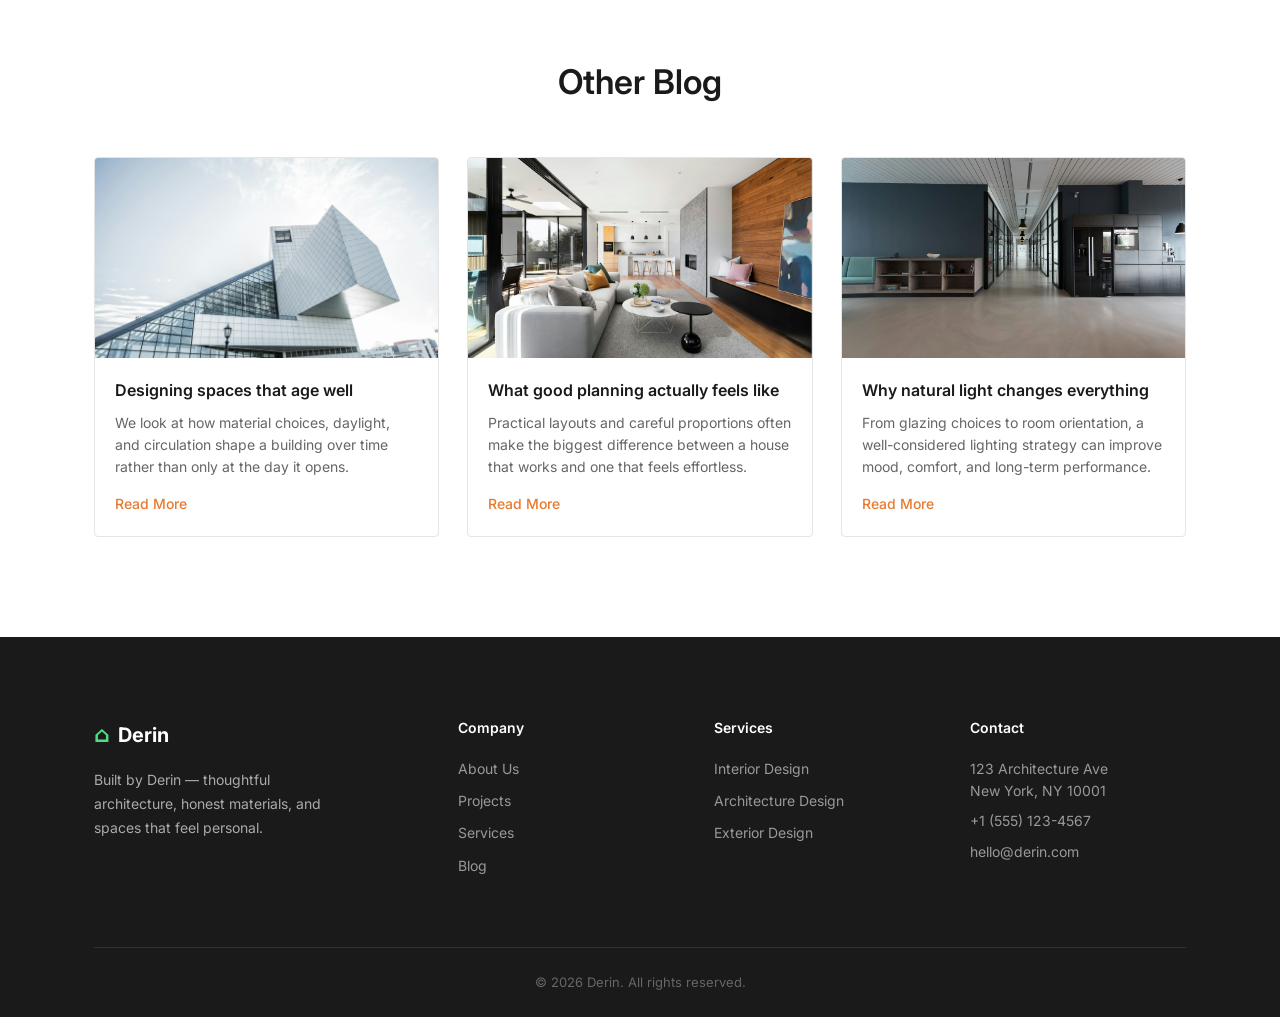
==== commit 589c6cbd: "done with it" ====
--- a/index.html
+++ b/index.html
@@ -3,7 +3,7 @@
 <head>
   <meta charset="UTF-8">
   <meta name="viewport" content="width=device-width, initial-scale=1.0">
-  <title>Derin & Israel | Architecture Studio</title>
+  <title>Derin | Architecture Studio</title>
   <link rel="stylesheet" href="styles.css">
   <link rel="preconnect" href="https://fonts.googleapis.com">
   <link rel="preconnect" href="https://fonts.gstatic.com" crossorigin>
@@ -15,7 +15,7 @@
   <header class="header">
     <div class="container header-inner">
       <a href="index.html" class="logo">
-        <span class="logo-icon">⌂</span> Derin & Israel
+        <span class="logo-icon">⌂</span> Derin
       </a>
       <nav class="nav">
         <a href="index.html" class="nav-link active">Home</a>
@@ -33,7 +33,7 @@
   
   <section class="hero">
     <div class="hero-bg">
-      <img src="https://images.unsplash.com/photo-1487958449943-2429e8be8625?w=1600&q=80" alt="Modern architecture">
+      <img src="images/modern-facade.jpg" alt="Modern architecture">
     </div>
     <div class="hero-overlay"></div>
     <div class="hero-content">
@@ -69,16 +69,16 @@
     <div class="container about-inner">
       <div class="about-images">
         <div class="about-img about-img-1">
-          <img src="https://images.unsplash.com/photo-1600585154340-be6161a56a0c?w=500&q=80" alt="Building 1">
+          <img src="images/house-exterior.jpg" alt="Building 1">
         </div>
         <div class="about-img about-img-2">
-          <img src="https://images.unsplash.com/photo-1600607687939-ce8a6c25118c?w=500&q=80" alt="Building 2">
+          <img src="images/bright-interior.jpg" alt="Building 2">
         </div>
       </div>
       <div class="about-content">
         <h2>Thoughtful architecture for the way people actually live.</h2>
         <p>
-          We design spaces that feel lived in from day one — that is the Derin & Israel way. Derin & Israel build homes, studios, and interiors that work with real routines, real light, and the way people actually move through a room.
+          I design spaces that feel lived in from day one. My work includes homes, studios, and interiors shaped around real routines, natural light, and the way people move through a room.
         </p>
         <p>
           We care about the feel of a place as much as the plan. That means better flow, better mood, and details that make a space feel personal instead of generic.
@@ -128,19 +128,19 @@
       <div class="spec-grid">
         <div class="spec-card">
           <div class="spec-image">
-            <img src="https://images.unsplash.com/photo-1600566753190-17f0baa2a6c3?w=600&q=80" alt="Interior Design">
+            <img src="images/interior-detail.jpg" alt="Interior Design">
           </div>
           <h3>Interior Design</h3>
         </div>
         <div class="spec-card">
           <div class="spec-image">
-            <img src="https://images.unsplash.com/photo-1487958449943-2429e8be8625?w=600&q=80" alt="Architecture Design">
+            <img src="images/modern-facade.jpg" alt="Architecture Design">
           </div>
           <h3>Architecture Design</h3>
         </div>
         <div class="spec-card">
           <div class="spec-image">
-            <img src="https://images.unsplash.com/photo-1600585154526-990dced4db0d?w=600&q=80" alt="Exterior Design">
+            <img src="images/villa-exterior.jpg" alt="Exterior Design">
           </div>
           <h3>Exterior Design</h3>
         </div>
@@ -151,7 +151,7 @@
   
   <section class="feature">
     <div class="feature-bg">
-      <img src="https://images.unsplash.com/photo-1545324418-cc1a3fa10c00?w=1600&q=80" alt="Arched architecture corridor">
+      <img src="images/arched-building.jpg" alt="Arched architecture corridor">
     </div>
     <div class="feature-overlay"></div>
     <div class="feature-content">
@@ -175,42 +175,42 @@
       <div class="properties-grid">
         <article class="property-card">
           <div class="property-image">
-            <img src="https://images.unsplash.com/photo-1600585154340-be6161a56a0c?w=500&q=80" alt="Amsra Building">
+            <img src="images/house-exterior.jpg" alt="Amsra Building">
             <span class="property-number">01</span>
           </div>
           <h3>Amsra Building</h3>
         </article>
         <article class="property-card">
           <div class="property-image">
-            <img src="https://images.unsplash.com/photo-1600607687939-ce8a6c25118c?w=500&q=80" alt="Bentang Tower">
+            <img src="images/bright-interior.jpg" alt="Bentang Tower">
             <span class="property-number">02</span>
           </div>
           <h3>Bentang Tower</h3>
         </article>
         <article class="property-card">
           <div class="property-image">
-            <img src="https://images.unsplash.com/photo-1600566753086-00f18fb6b3ea?w=500&q=80" alt="Futiang Building">
+            <img src="images/home-detail.jpg" alt="Futiang Building">
             <span class="property-number">03</span>
           </div>
           <h3>Futiang Building</h3>
         </article>
         <article class="property-card">
           <div class="property-image">
-            <img src="https://images.unsplash.com/photo-1600210492486-724fe5c67fb0?w=500&q=80" alt="Amsra Building">
+            <img src="images/warm-interior.jpg" alt="Amsra Building">
             <span class="property-number">04</span>
           </div>
           <h3>Amsra Building</h3>
         </article>
         <article class="property-card">
           <div class="property-image">
-            <img src="https://images.unsplash.com/photo-1600585154526-990dced4db0d?w=500&q=80" alt="Bentang Tower">
+            <img src="images/villa-exterior.jpg" alt="Bentang Tower">
             <span class="property-number">05</span>
           </div>
           <h3>Bentang Tower</h3>
         </article>
         <article class="property-card">
           <div class="property-image">
-            <img src="https://images.unsplash.com/photo-1487958449943-2429e8be8625?w=500&q=80" alt="Futiang Building">
+            <img src="images/modern-facade.jpg" alt="Futiang Building">
             <span class="property-number">06</span>
           </div>
           <h3>Futiang Building</h3>
@@ -233,7 +233,7 @@
         </div>
       </div>
       <div class="testimonial-image">
-        <img src="https://images.unsplash.com/photo-1600585154340-be6161a56a0c?w=600&q=80" alt="Testimonial">
+        <img src="images/house-exterior.jpg" alt="Testimonial">
       </div>
     </div>
   </section>
@@ -241,7 +241,7 @@
   
   <section class="cta">
     <div class="cta-bg">
-      <img src="https://images.unsplash.com/photo-1486325212027-8081c545aebf?w=1600&q=80" alt="City skyline">
+      <img src="images/glass-tower.jpg" alt="City skyline">
     </div>
     <div class="cta-overlay"></div>
     <div class="container cta-inner">
@@ -259,7 +259,7 @@
       <div class="blog-grid">
         <article class="blog-card">
           <div class="blog-image">
-            <img src="https://images.unsplash.com/photo-1487958449943-2429e8be8625?w=500&q=80" alt="Blog">
+            <img src="images/modern-facade.jpg" alt="Blog">
           </div>
           <div class="blog-content">
             <h3>Designing spaces that age well</h3>
@@ -269,7 +269,7 @@
         </article>
         <article class="blog-card">
           <div class="blog-image">
-            <img src="https://images.unsplash.com/photo-1600607687939-ce8a6c25118c?w=500&q=80" alt="Blog">
+            <img src="images/bright-interior.jpg" alt="Blog">
           </div>
           <div class="blog-content">
             <h3>What good planning actually feels like</h3>
@@ -279,7 +279,7 @@
         </article>
         <article class="blog-card">
           <div class="blog-image">
-            <img src="https://images.unsplash.com/photo-1497366216548-37526070297c?w=500&q=80" alt="Blog">
+            <img src="images/studio-interior.jpg" alt="Blog">
           </div>
           <div class="blog-content">
             <h3>Why natural light changes everything</h3>
@@ -297,9 +297,9 @@
       <div class="footer-grid">
         <div class="footer-brand">
           <a href="index.html" class="logo">
-            <span class="logo-icon">⌂</span> Derin & Israel
+            <span class="logo-icon">⌂</span> Derin
           </a>
-          <p>Built by Derin & Israel — thoughtful architecture, honest materials, and spaces that feel personal.</p>
+          <p>Built by Derin — thoughtful architecture, honest materials, and spaces that feel personal.</p>
         </div>
         <div class="footer-links">
           <h4>Company</h4>
@@ -318,11 +318,11 @@
           <h4>Contact</h4>
           <p>123 Architecture Ave<br>New York, NY 10001</p>
           <p>+1 (555) 123-4567</p>
-          <p>hello@derinisrael.com</p>
+          <p>hello@derin.com</p>
         </div>
       </div>
       <div class="footer-bottom">
-        <p>&copy; 2026 Derin & Israel. All rights reserved.</p>
+        <p>&copy; 2026 Derin. All rights reserved.</p>
       </div>
     </div>
   </footer>
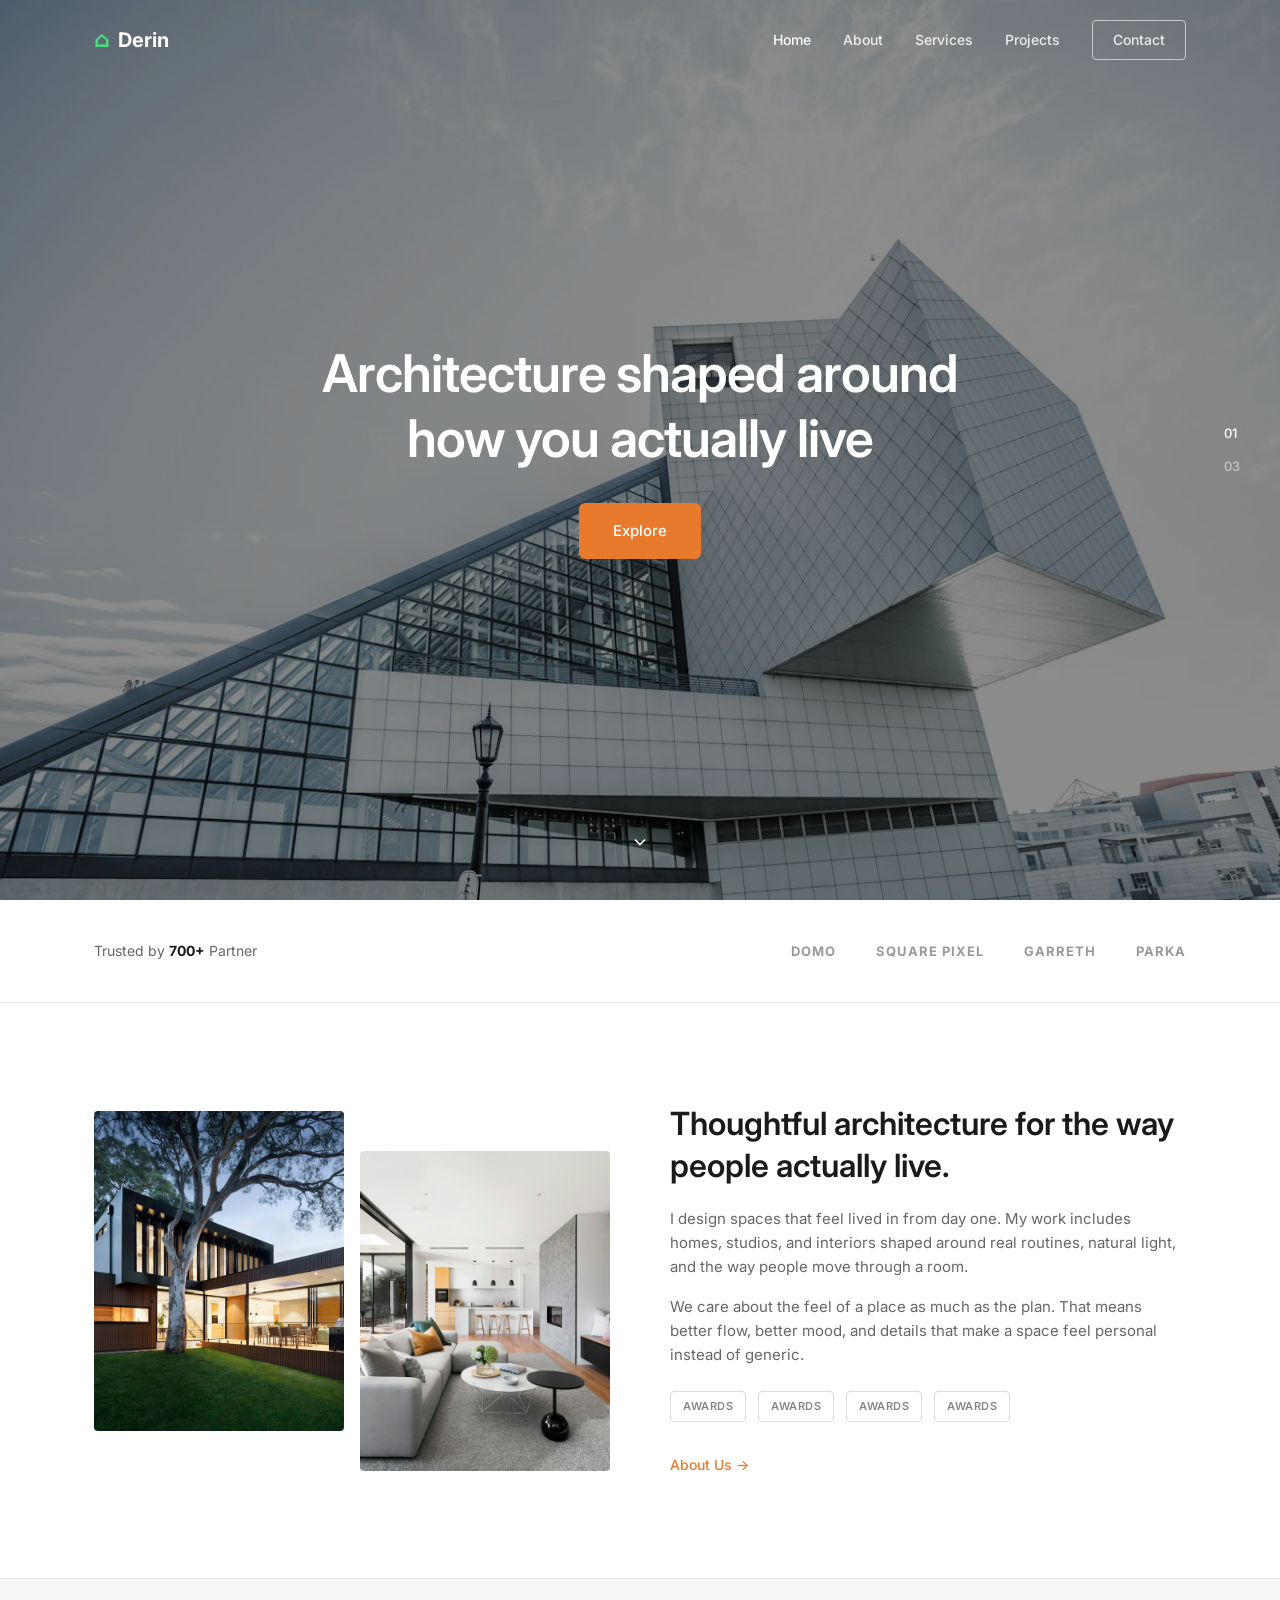
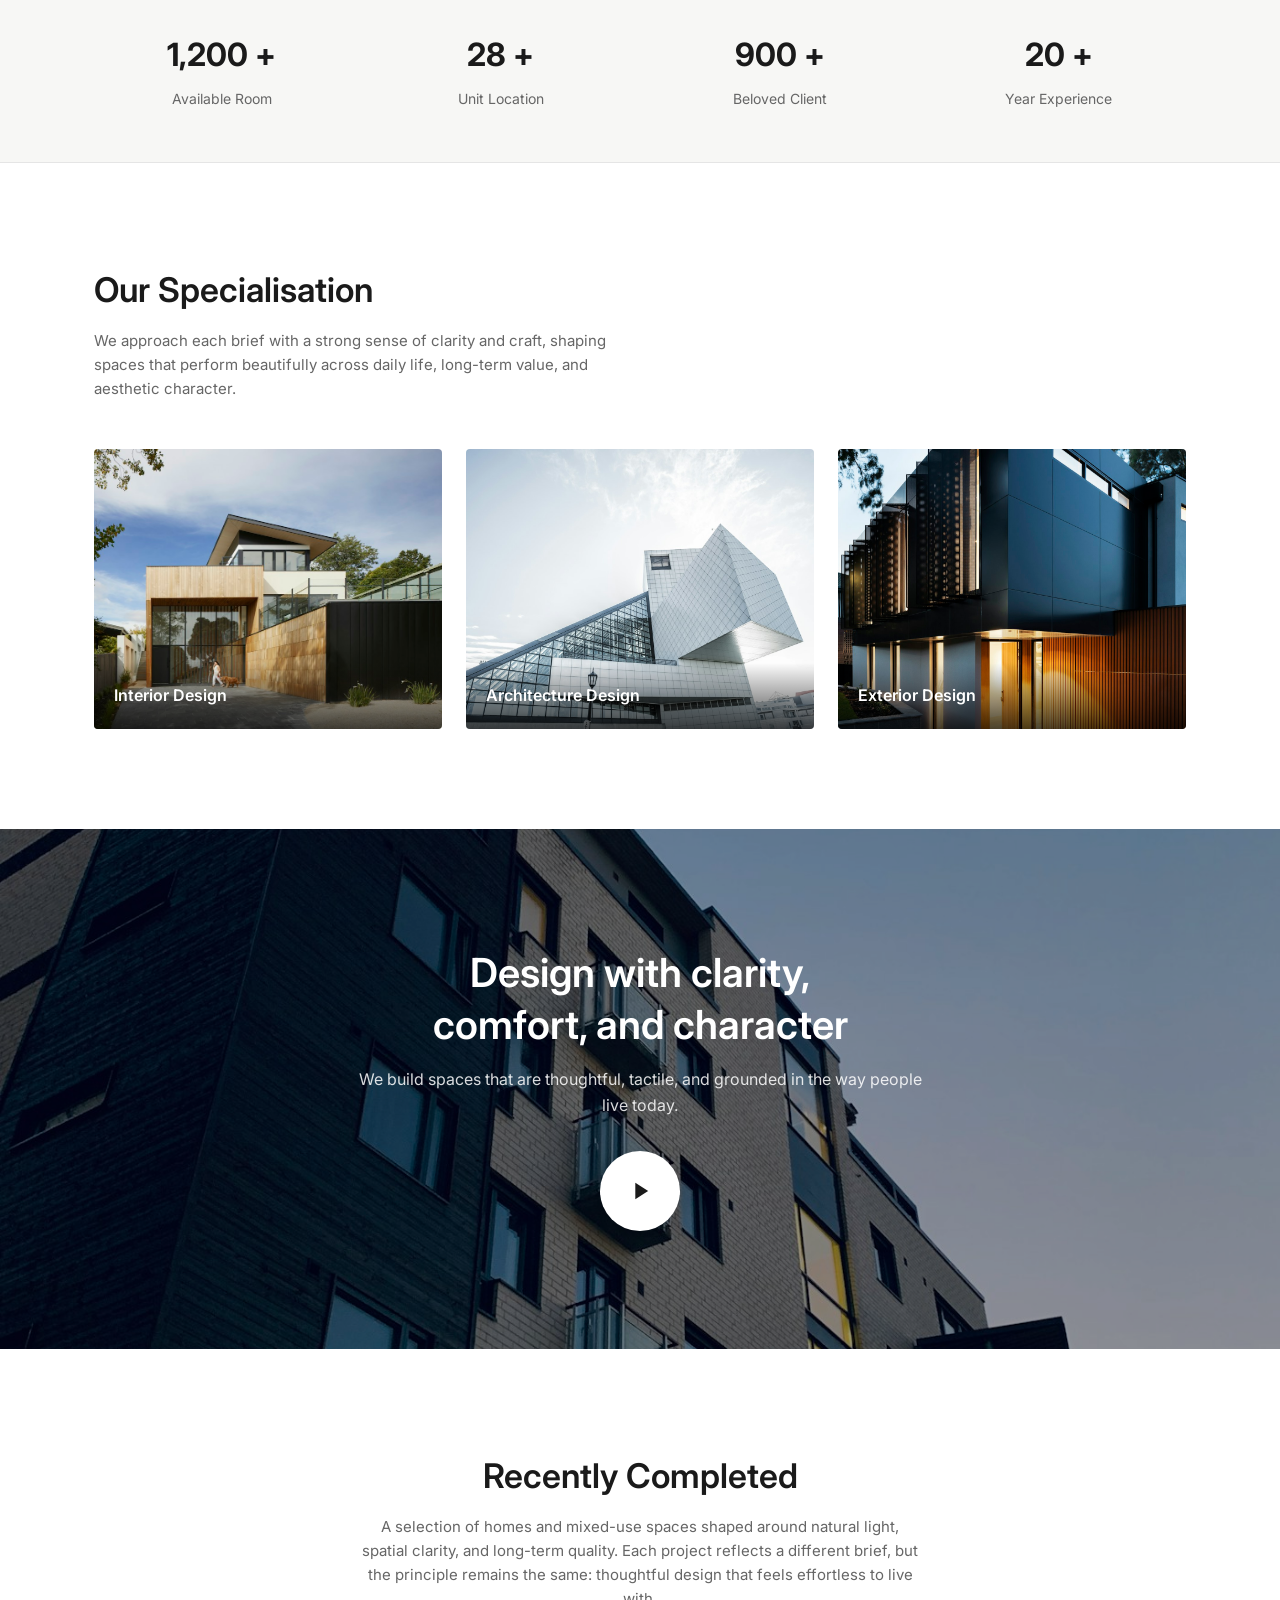
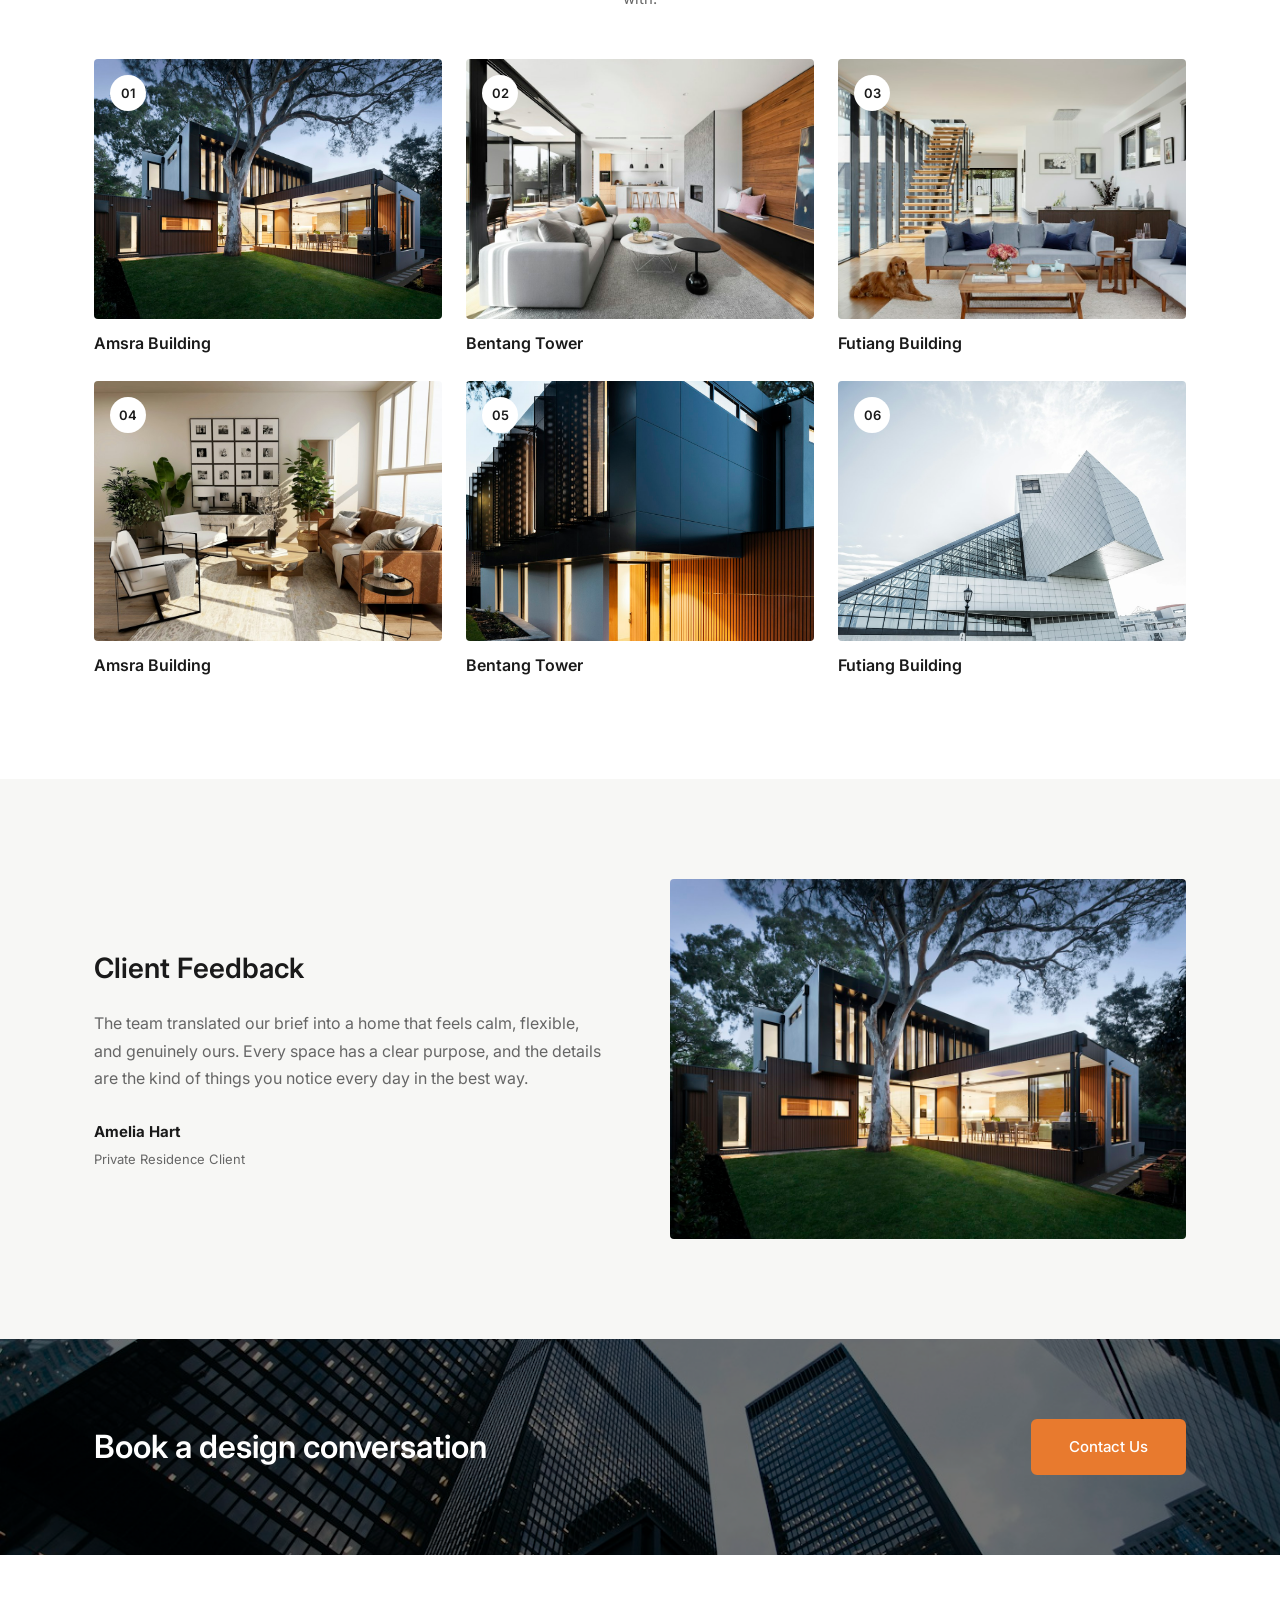
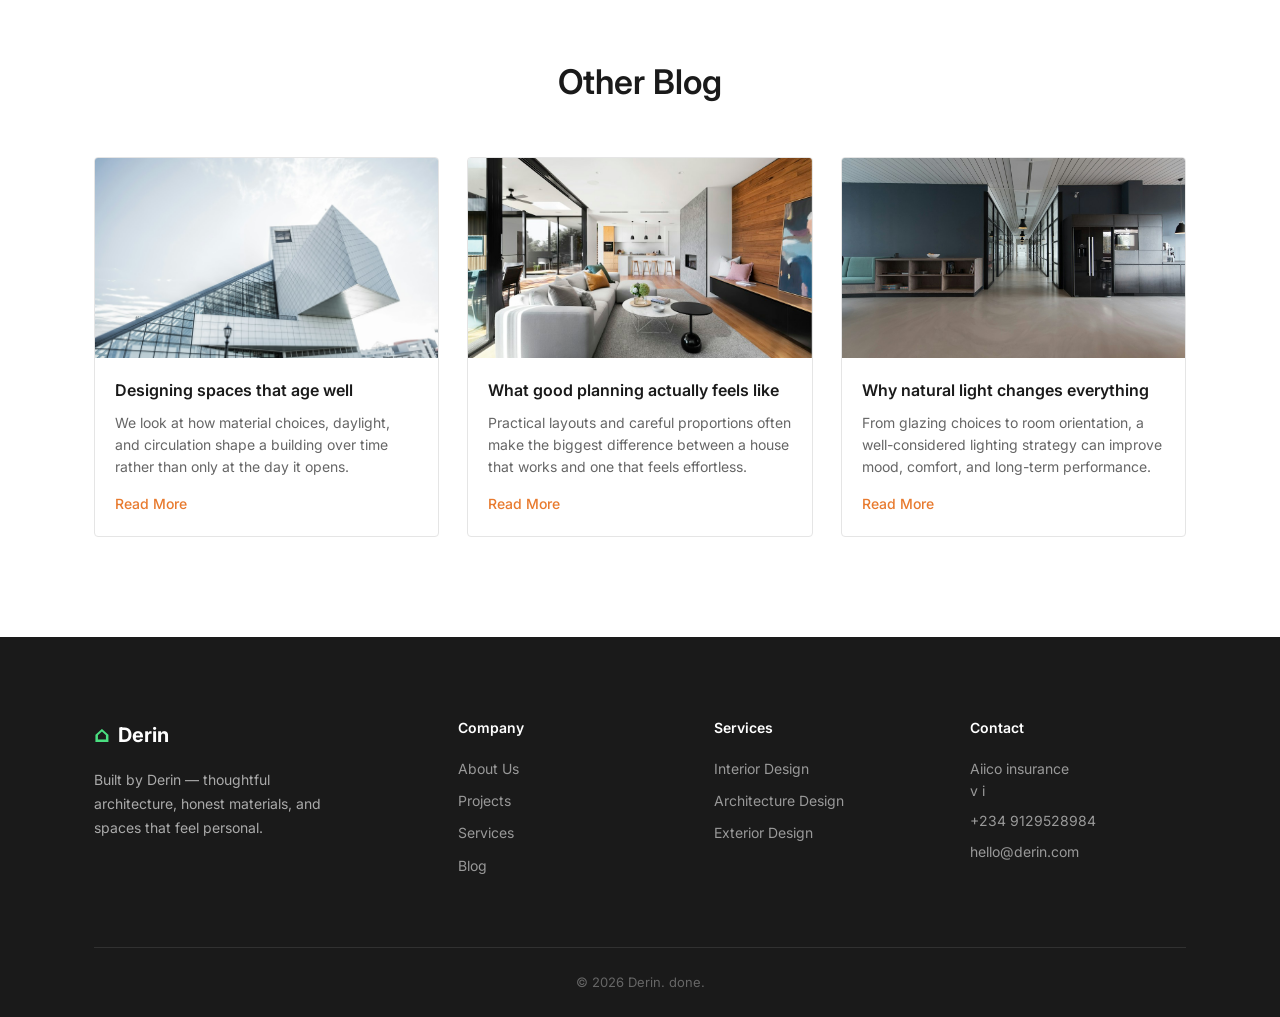
==== commit 28ec5798: "done" ====
--- a/index.html
+++ b/index.html
@@ -316,13 +316,13 @@
         </div>
         <div class="footer-links">
           <h4>Contact</h4>
-          <p>123 Architecture Ave<br>New York, NY 10001</p>
-          <p>+1 (555) 123-4567</p>
+          <p>Aiico insurance<br>v i</p>
+          <p>+234 9129528984</p>
           <p>hello@derin.com</p>
         </div>
       </div>
       <div class="footer-bottom">
-        <p>&copy; 2026 Derin. All rights reserved.</p>
+        <p>&copy; 2026 Derin. done.</p>
       </div>
     </div>
   </footer>
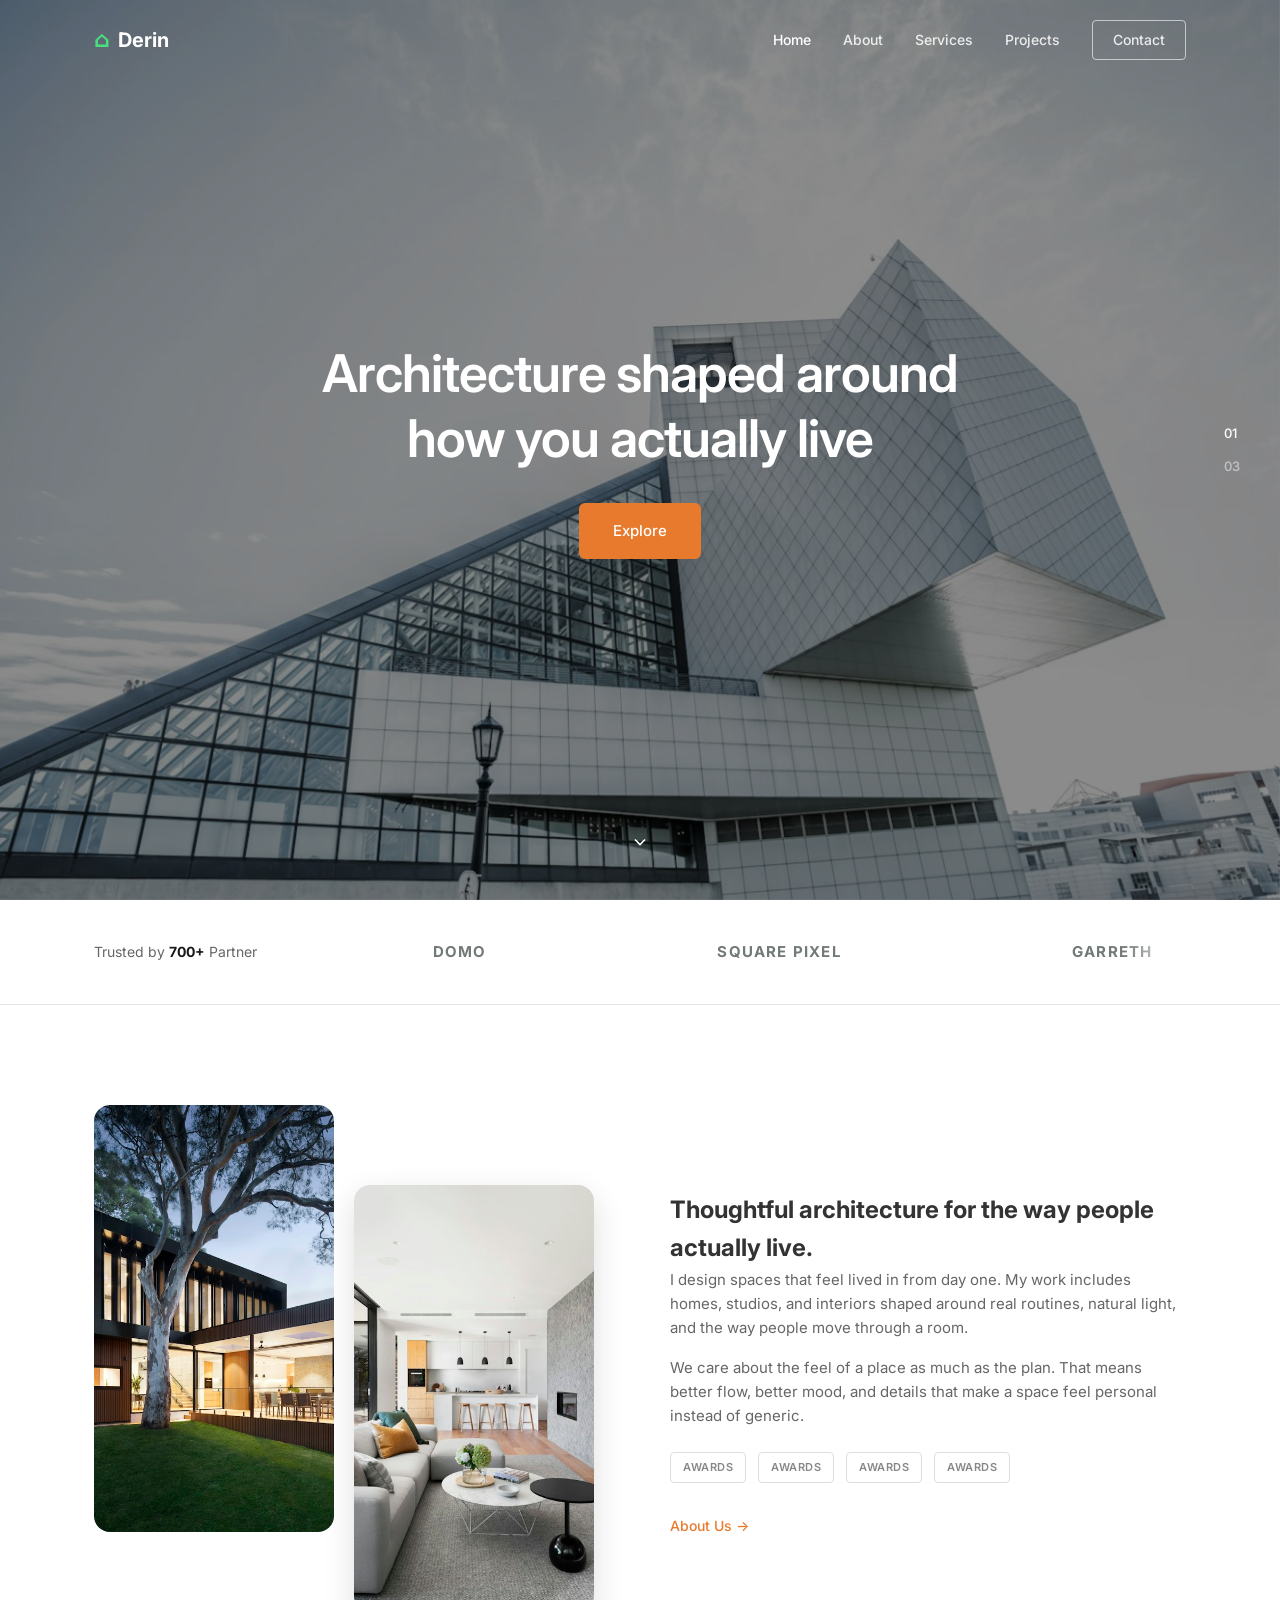
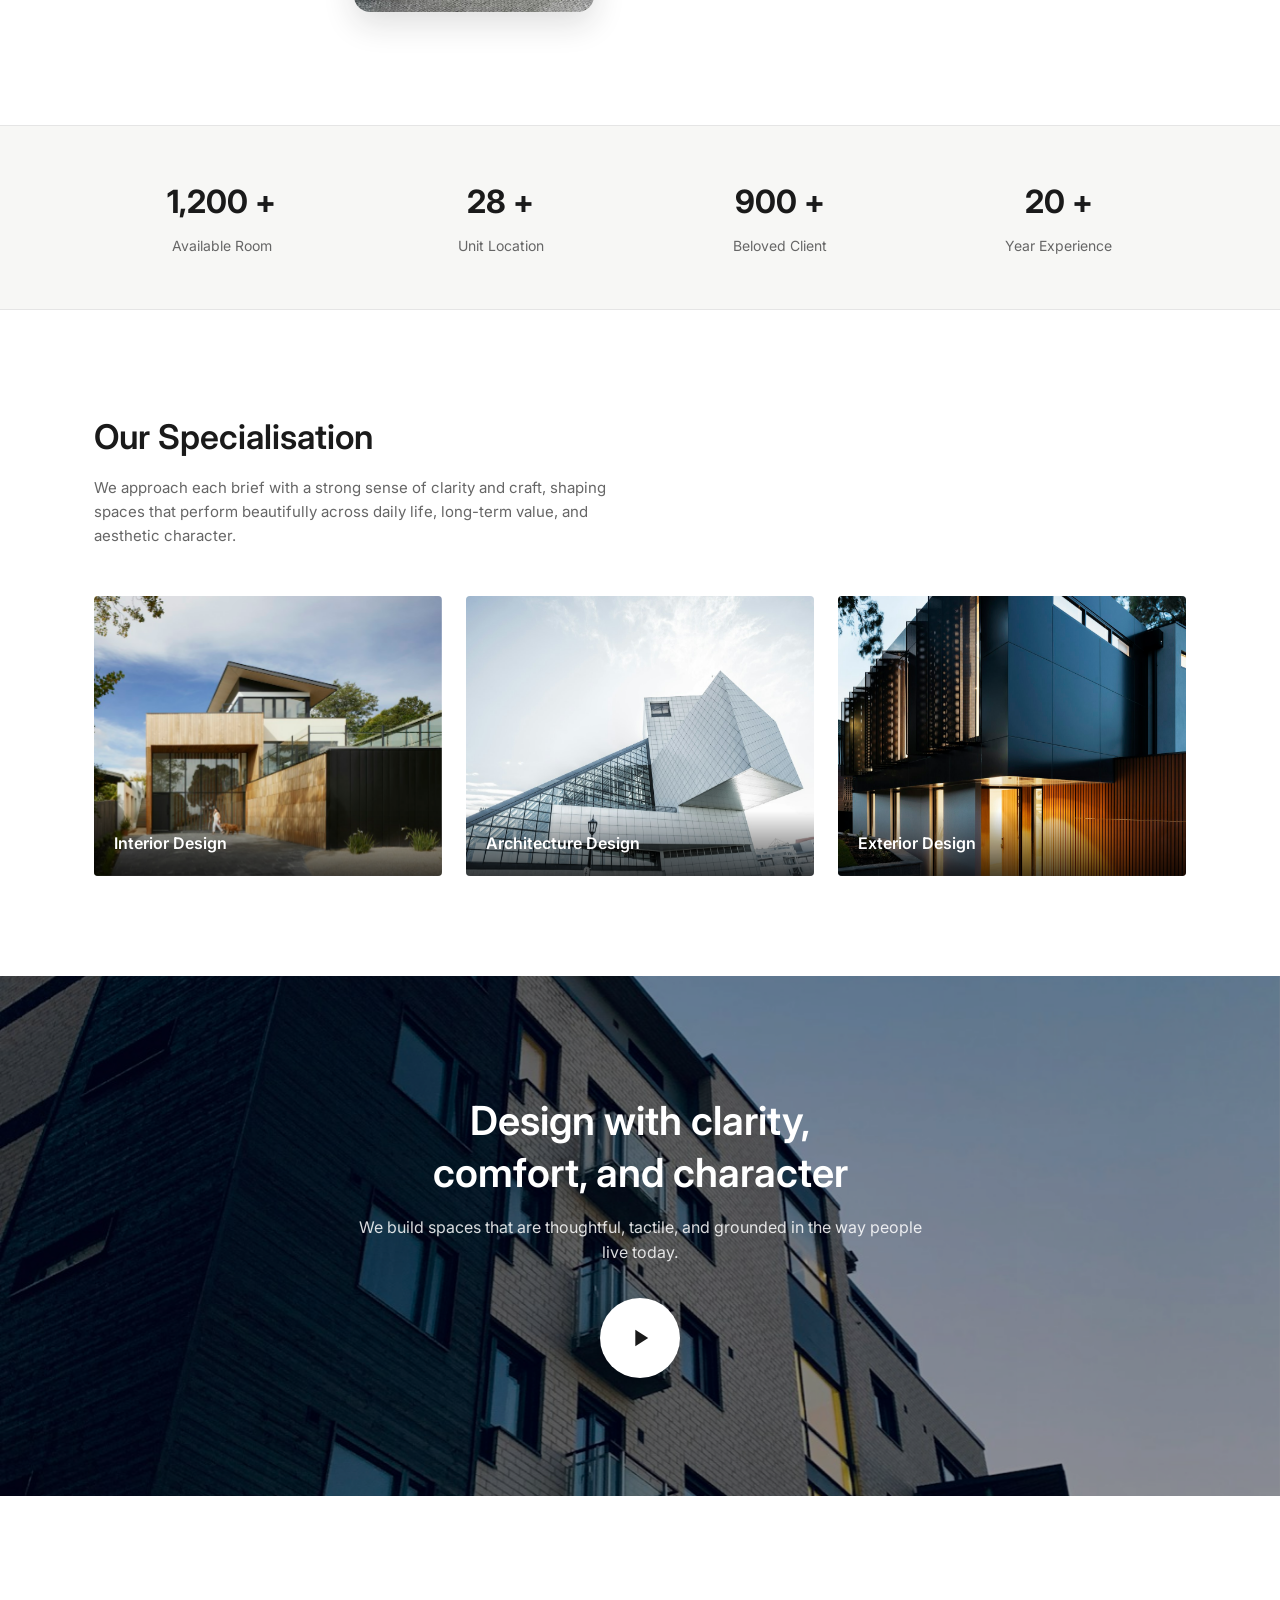
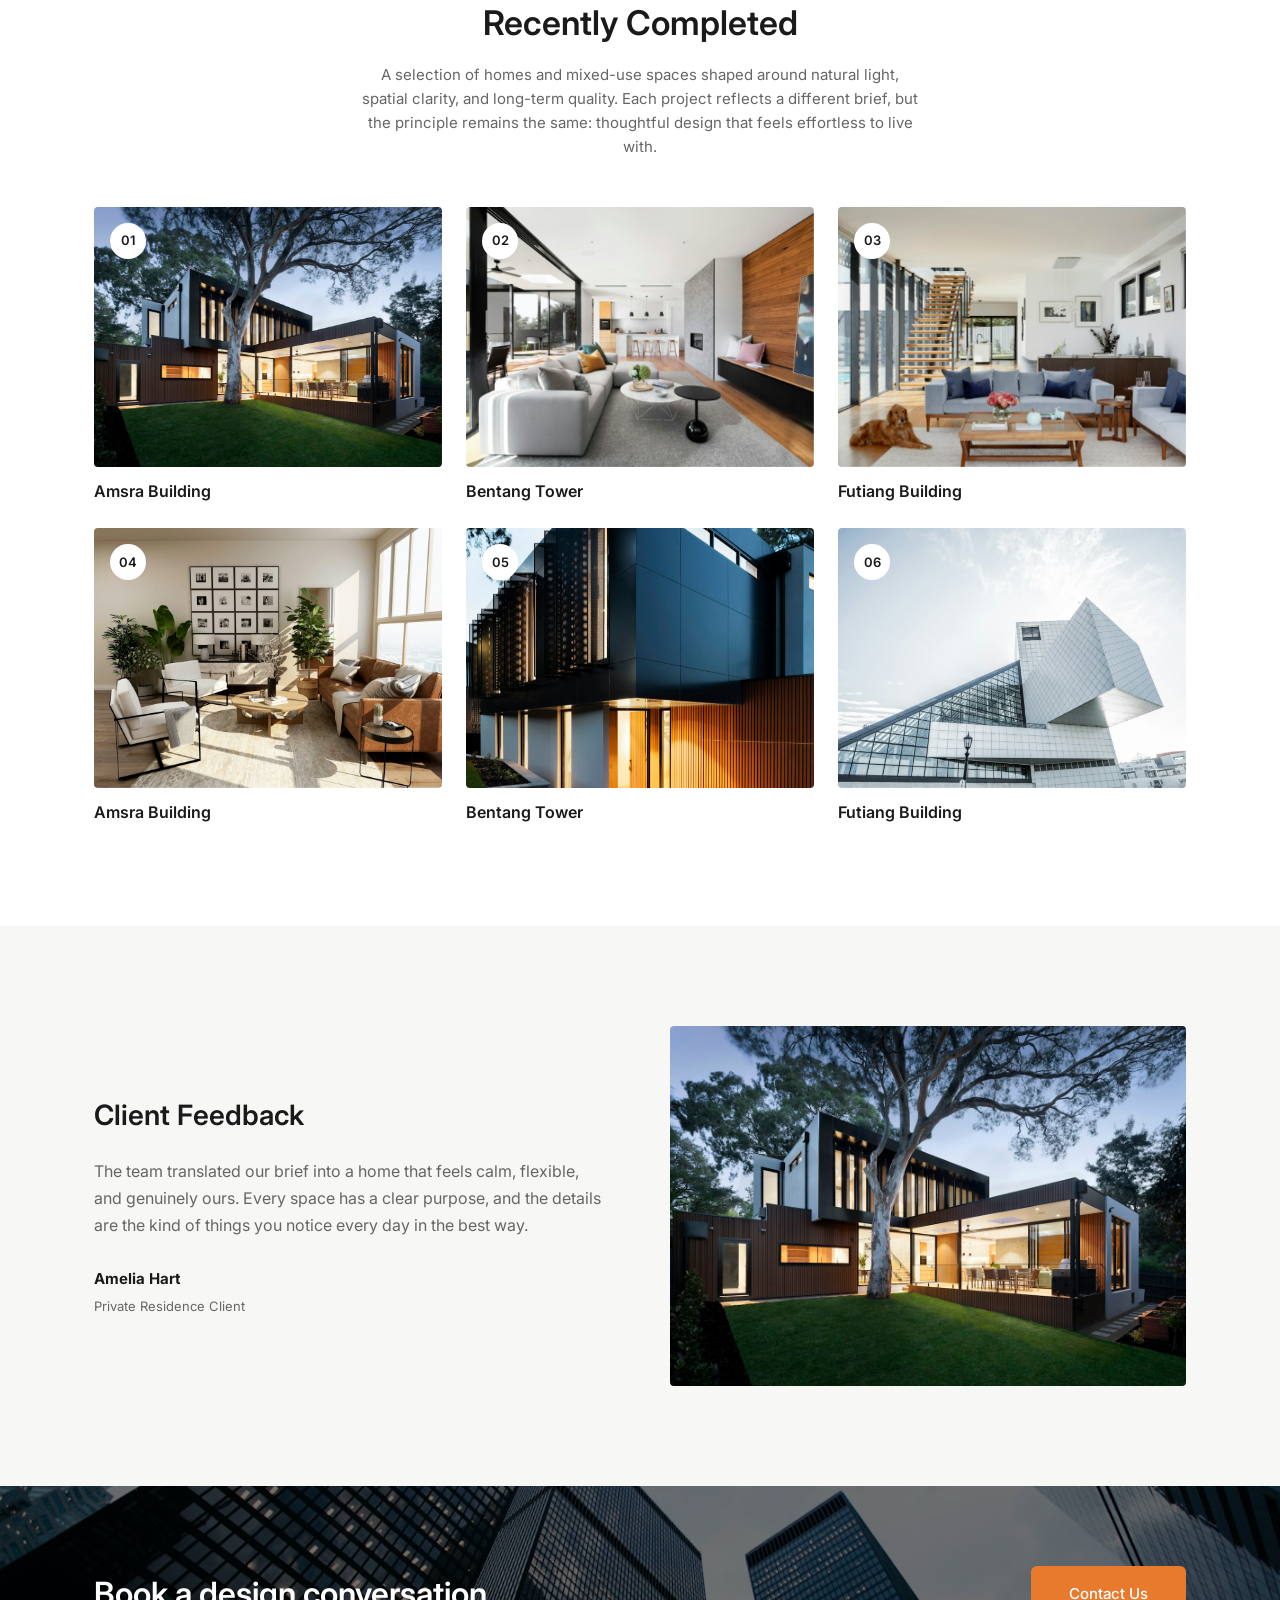
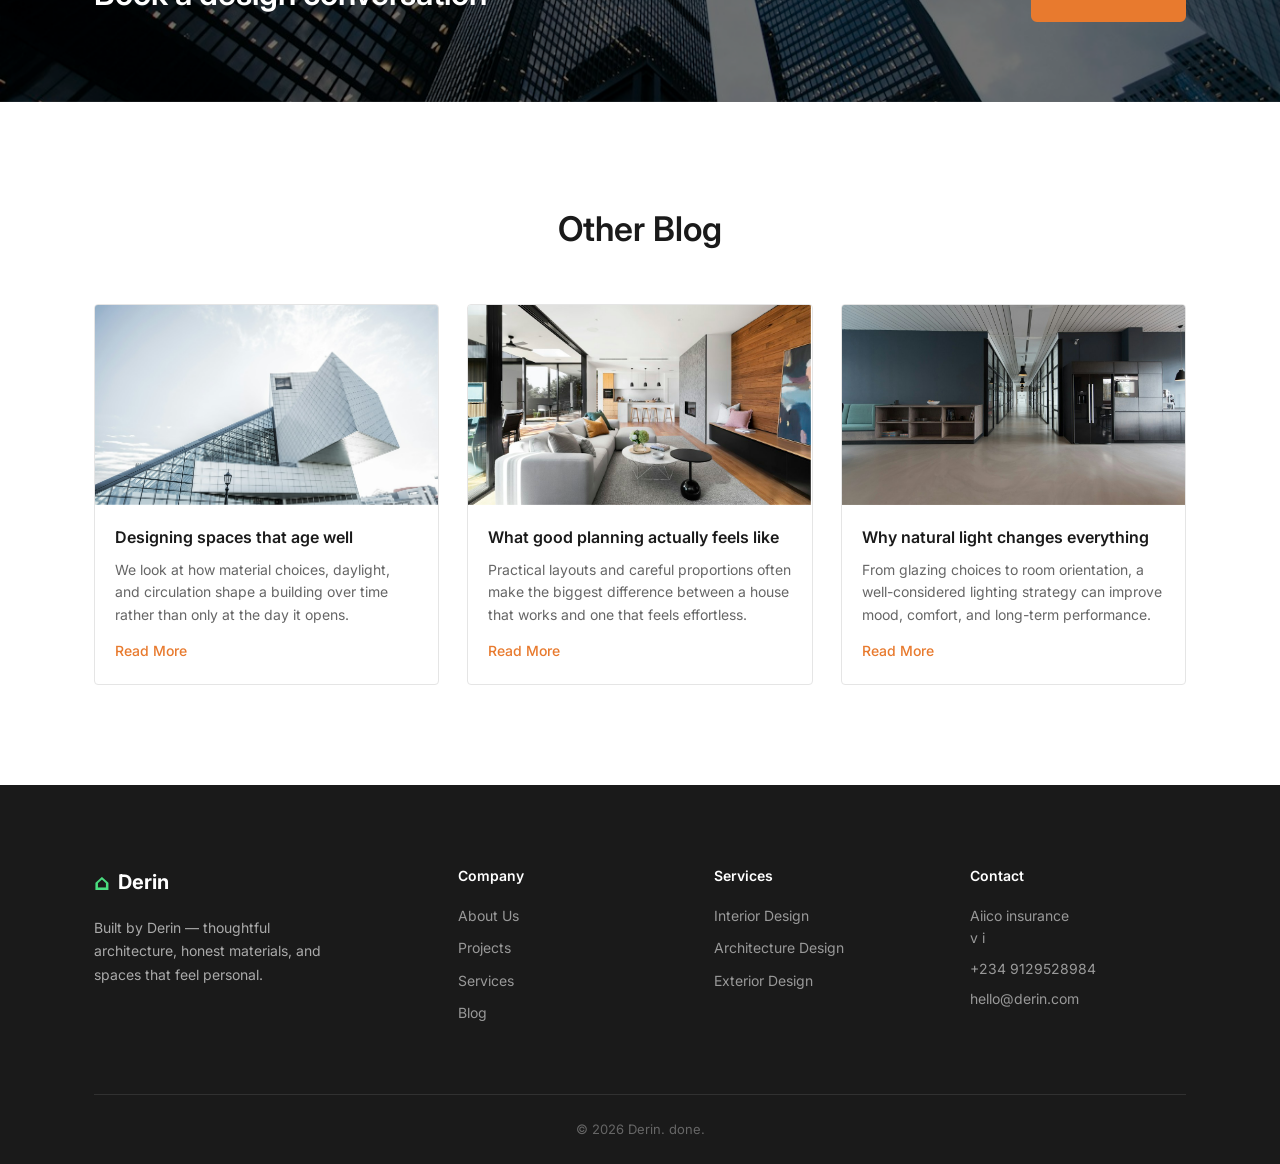
==== commit 72f27bfe: "final one" ====
--- a/index.html
+++ b/index.html
@@ -55,11 +55,21 @@
   <section class="partners" id="partners">
     <div class="container partners-inner">
       <p class="partners-label">Trusted by <strong>700+</strong> Partner</p>
-      <div class="partner-logos">
-        <span class="partner-logo">DOMO</span>
-        <span class="partner-logo">SQUARE PIXEL</span>
-        <span class="partner-logo">GARRETH</span>
-        <span class="partner-logo">PARKA</span>
+      <div class="partner-marquee" aria-label="Our partners">
+        <div class="partner-track">
+          <div class="partner-logos">
+            <span class="partner-logo">DOMO</span>
+            <span class="partner-logo">SQUARE PIXEL</span>
+            <span class="partner-logo">GARRETH</span>
+            <span class="partner-logo">PARKA</span>
+          </div>
+          <div class="partner-logos" aria-hidden="true">
+            <span class="partner-logo">DOMO</span>
+            <span class="partner-logo">SQUARE PIXEL</span>
+            <span class="partner-logo">GARRETH</span>
+            <span class="partner-logo">PARKA</span>
+          </div>
+        </div>
       </div>
     </div>
   </section>
--- a/styles.css
+++ b/styles.css
@@ -1,4 +1,3 @@
-
 *, *::before, *::after {
   margin: 0;
   padding: 0;
@@ -31,7 +30,33 @@
   -webkit-font-smoothing: antialiased;
 }
 
-img { max-width: 100%; height: auto; display: block; }
+img { max-width: 100%; 
+      height: auto; 
+      display: block;
+      transition: transform 0.5s ease;
+      will-change: transform;
+}
+
+img:hover {
+  transform: scale(1.05);
+}
+
+/* Universal image hover effect */
+.about-img:hover img,
+.testimonial-image:hover img,
+.map-placeholder:hover img,
+.hero:hover .hero-bg img,
+.feature:hover .feature-bg img,
+.cta:hover .cta-bg img,
+.page-hero:hover .page-hero-bg img,
+.spec-card:hover .spec-image img,
+.property-card:hover .property-image img,
+.blog-card:hover .blog-image img,
+.team-card:hover .team-image img,
+.service-block:hover .service-block-image img {
+  transform: scale(1.08);
+}
+
 a { text-decoration: none; color: inherit; }
 
 .container {
@@ -214,25 +239,46 @@
   align-items: center;
   justify-content: space-between;
   gap: 40px;
-  flex-wrap: wrap;
-}
-
-.partners-label { font-size: 14px; color: var(--text-light); }
+}
+
+.partners-label { flex: 0 0 auto; font-size: 14px; color: var(--text-light); }
 .partners-label strong { color: var(--dark); }
 
+.partner-marquee {
+  flex: 1;
+  min-width: 0;
+  overflow: hidden;
+  -webkit-mask-image: linear-gradient(to right, transparent, #000 7%, #000 93%, transparent);
+  mask-image: linear-gradient(to right, transparent, #000 7%, #000 93%, transparent);
+}
+
+.partner-track {
+  display: flex;
+  width: max-content;
+  animation: partner-scroll 12s linear infinite;
+}
+
 .partner-logos {
   display: flex;
   align-items: center;
-  gap: 40px;
-  flex-wrap: wrap;
+  justify-content: space-around;
+  flex: 0 0 auto;
+  width: max(100vw, 540px);
+  gap: 24px;
+  padding: 0 32px;
 }
 
 .partner-logo {
-  font-size: 13px;
+  font-size: 15px;
   font-weight: 700;
-  letter-spacing: 1px;
-  color: #999;
+  letter-spacing: 1.2px;
+  color: #727a75;
   text-transform: uppercase;
+  white-space: nowrap;
+}
+
+@keyframes partner-scroll {
+  to { transform: translateX(-50%); }
 }
 
 
@@ -246,26 +292,44 @@
 }
 
 .about-images {
-  display: grid;
-  grid-template-columns: 1fr 1fr;
-  gap: 16px;
+  position: relative;
+  width: 100%;
+  max-width: 500px;
+  height: 520px;
+}
+
+.about-img {
+  position: absolute;
+  width: 48%;
 }
 
 .about-img img {
   width: 100%;
-  height: 320px;
+  height: 100%;
   object-fit: cover;
-  border-radius: 4px;
-}
-
-.about-img-2 { margin-top: 40px; }
-
-.about-content h2 {
-  font-size: clamp(24px, 3vw, 32px);
-  font-weight: 600;
-  color: var(--dark);
-  line-height: 1.3;
-  margin-bottom: 20px;
+  border-radius: 16px;
+  display: block;
+}
+
+.about-img-1 {
+  left: 0;
+  top: 0;
+  z-index: 1;
+}
+
+.about-img-1 img {
+  aspect-ratio: 9 / 16;
+}
+
+.about-img-2 {
+  right: 0;
+  top: 80px;
+  z-index: 2;
+}
+
+.about-img-2 img {
+  aspect-ratio: 9 / 16;
+  box-shadow: 0 12px 32px rgba(26, 26, 26, 0.14);
 }
 
 .about-content p {
@@ -370,7 +434,7 @@
   transition: transform 0.4s ease;
 }
 
-.spec-card:hover .spec-image img { transform: scale(1.05); }
+.spec-card:hover .spec-image img { transform: scale(1.08); }
 
 .spec-card h3 {
   position: absolute;
@@ -469,7 +533,7 @@
   transition: transform 0.4s ease;
 }
 
-.property-card:hover .property-image img { transform: scale(1.05); }
+.property-card:hover .property-image img { transform: scale(1.08); }
 
 .property-number {
   position: absolute;
@@ -611,7 +675,7 @@
   transition: transform 0.4s ease;
 }
 
-.blog-card:hover .blog-image img { transform: scale(1.05); }
+.blog-card:hover .blog-image img { transform: scale(1.08); }
 
 .blog-content { padding: 20px; }
 
@@ -862,7 +926,7 @@
   transition: transform 0.4s ease;
 }
 
-.team-card:hover .team-image img { transform: scale(1.05); }
+.team-card:hover .team-image img { transform: scale(1.08); }
 
 .team-card h3 {
   font-size: 16px;
@@ -912,10 +976,39 @@
   .partners-inner {
     flex-direction: column;
     text-align: center;
+    gap: 24px;
+  }
+
+  .partner-marquee {
+    flex: auto;
+    width: 100%;
   }
 
   .about-inner { grid-template-columns: 1fr; }
-  .about-img-2 { margin-top: 0; }
+
+  /* Mobile: simple vertical stack */
+  .about-images {
+    display: flex;
+    flex-direction: column;
+    gap: 16px;
+    min-height: 0;
+    position: static;
+  }
+
+  .about-img-1,
+  .about-img-2 {
+    width: 100%;
+    margin: 0;
+    position: static;
+    z-index: auto;
+  }
+
+  .about-img-1 img,
+  .about-img-2 img {
+    aspect-ratio: 16 / 10;
+    box-shadow: none;
+    border-radius: 16px;
+  }
 
   .stats-grid {
     grid-template-columns: repeat(2, 1fr);
@@ -945,6 +1038,10 @@
 
   .team-grid { grid-template-columns: repeat(2, 1fr); }
   .page-hero { height: 240px; }
+}
+
+@media (prefers-reduced-motion: reduce) {
+  .partner-track { animation: none; }
 }
 
 @media (max-width: 480px) {
@@ -1078,7 +1175,7 @@
 }
 
 .service-block:hover .service-block-image img {
-  transform: scale(1.03);
+  transform: scale(1.08);
 }
 
 .service-block-content h2 {
